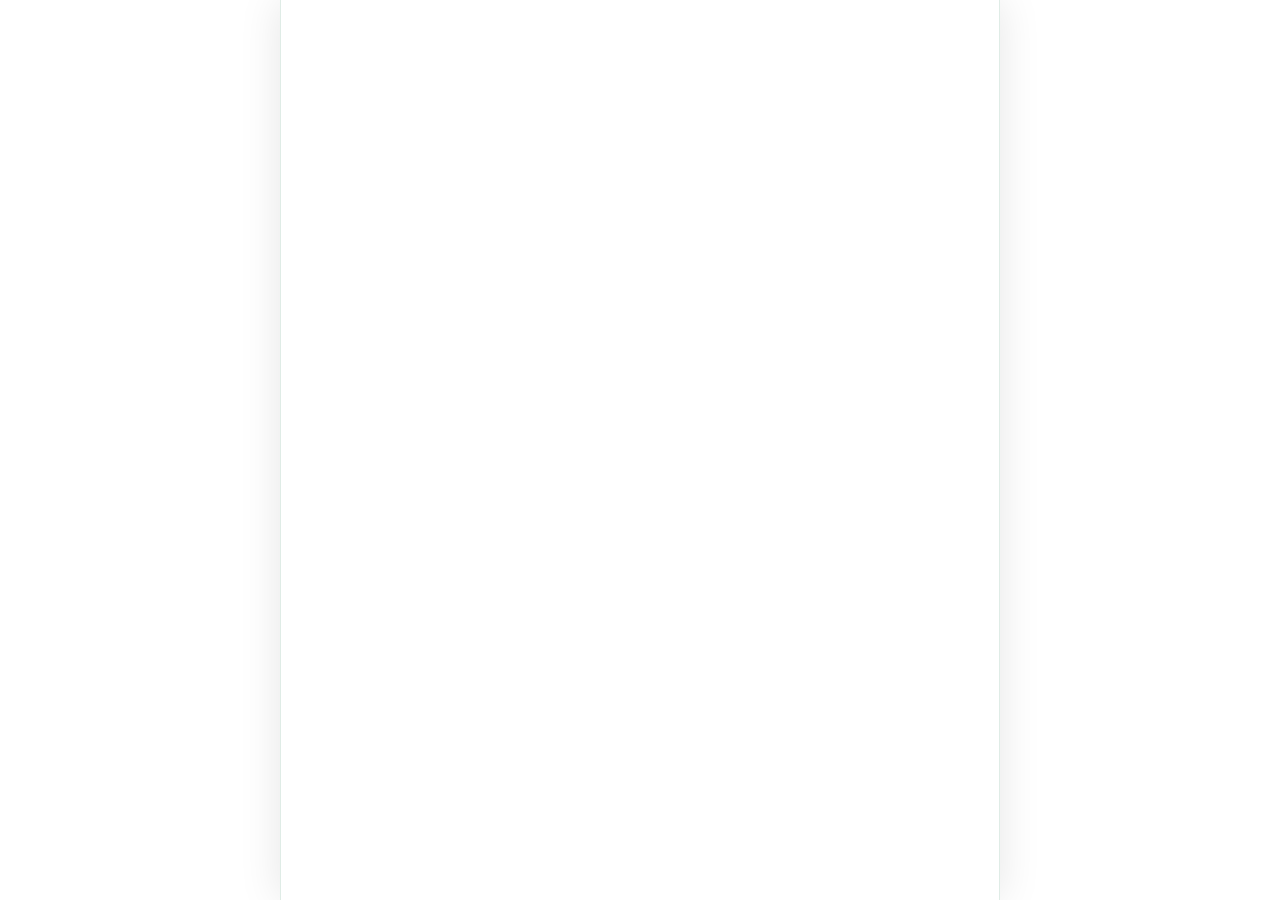
==== index.html @ d58e2130 "Add files via upload" ====
<!doctype html>
<html lang="en">
  <head>
    <meta charset="UTF-8" />
    <link rel="icon" type="image/svg+xml" href="/vite.svg" />
    <meta name="viewport" content="width=device-width, initial-scale=1.0" />
    <meta http-equiv="Cache-Control" content="no-cache, no-store, must-revalidate" />
    <meta http-equiv="Pragma" content="no-cache" />
    <meta http-equiv="Expires" content="0" />
    <meta name="theme-color" content="#10b981" />
    <meta name="description" content="Hire and work in Pi cryptocurrency. Find freelance jobs, pay and get paid in Pi." />
    <meta name="keywords" content="Pi Network, freelance, jobs, cryptocurrency, hire, work" />
    <meta name="author" content="Work Pro" />
    <meta name="apple-mobile-web-app-capable" content="yes" />
    <meta name="apple-mobile-web-app-status-bar-style" content="black-translucent" />
    <meta name="apple-mobile-web-app-title" content="Work Pro" />
    
    <!-- Open Graph -->
    <meta property="og:title" content="Work Pro - Freelance on Pi" />
    <meta property="og:description" content="Hire and work in Pi cryptocurrency." />
    <meta property="og:type" content="website" />
    <meta property="og:url" content="https://workpro.onrender.com" />
    
    <!-- Twitter -->
    <meta name="twitter:card" content="summary" />
    <meta name="twitter:title" content="Work Pro - Freelance on Pi" />
    <meta name="twitter:description" content="Hire and work in Pi cryptocurrency." />
    
    <link rel="manifest" href="/manifest.json" />
    <link rel="apple-touch-icon" href="/vite.svg" />
    <title>Work Pro - Freelance on Pi</title>
    <script>window.WORKPRO_VERSION='v20';</script>
    <script>
      // One-time cache clear for v20 upgrade
      (function() {
        try {
          var cleared = localStorage.getItem('workpro_v20_cleared');
          if (!cleared) {
            localStorage.setItem('workpro_v20_cleared', '1');
            if ('caches' in window) {
              caches.keys().then(function(names) {
                return Promise.all(names.map(function(n) { return caches.delete(n); }));
              });
            }
            if ('serviceWorker' in navigator) {
              navigator.serviceWorker.getRegistrations().then(function(regs) {
                for (var reg of regs) reg.unregister();
              });
            }
            localStorage.removeItem('workpro_user');
            localStorage.removeItem('workpro_connects');
          }
        } catch(e) {}
      })();
    </script>
    <script src="https://sdk.minepi.com/pi-sdk.js"></script>
    <script>
      // Pi SDK init with Promise — guarantees initialization before any other method
      window._piInitPromise = new Promise(function(resolve, reject) {
        var attempts = 0;
        var maxAttempts = 25;
        var interval = 300;
        
        function tryInit() {
          attempts++;
          if (typeof window.Pi !== 'undefined' && typeof window.Pi.init === 'function') {
            try {
              // Check if already initialized
              if (window.Pi.initialized) {
                resolve(true);
                return;
              }
              window.Pi.init({ version: "2.0" });
              resolve(true);
            } catch (e) {
              reject(e);
            }
            return;
          }
          if (attempts < maxAttempts) {
            setTimeout(tryInit, interval);
          } else {
            resolve(false); // Resolve false, not reject — app continues without Pi
          }
        }
        
        // Wait for DOM ready
        if (document.readyState === 'complete' || document.readyState === 'interactive') {
          tryInit();
        } else {
          document.addEventListener('DOMContentLoaded', tryInit);
        }
      });
    </script>
    <script type="module" crossorigin src="/assets/index-CUm_ctej.js"></script>
    <link rel="stylesheet" crossorigin href="/assets/index-Dwz60DSC.css">
  </head>
  <body>
    <div id="root"></div>
  </body>
</html>
---- assets/index-Dwz60DSC.css ----
*,:before,:after{--tw-border-spacing-x: 0;--tw-border-spacing-y: 0;--tw-translate-x: 0;--tw-translate-y: 0;--tw-rotate: 0;--tw-skew-x: 0;--tw-skew-y: 0;--tw-scale-x: 1;--tw-scale-y: 1;--tw-pan-x: ;--tw-pan-y: ;--tw-pinch-zoom: ;--tw-scroll-snap-strictness: proximity;--tw-gradient-from-position: ;--tw-gradient-via-position: ;--tw-gradient-to-position: ;--tw-ordinal: ;--tw-slashed-zero: ;--tw-numeric-figure: ;--tw-numeric-spacing: ;--tw-numeric-fraction: ;--tw-ring-inset: ;--tw-ring-offset-width: 0px;--tw-ring-offset-color: #fff;--tw-ring-color: rgb(59 130 246 / .5);--tw-ring-offset-shadow: 0 0 #0000;--tw-ring-shadow: 0 0 #0000;--tw-shadow: 0 0 #0000;--tw-shadow-colored: 0 0 #0000;--tw-blur: ;--tw-brightness: ;--tw-contrast: ;--tw-grayscale: ;--tw-hue-rotate: ;--tw-invert: ;--tw-saturate: ;--tw-sepia: ;--tw-drop-shadow: ;--tw-backdrop-blur: ;--tw-backdrop-brightness: ;--tw-backdrop-contrast: ;--tw-backdrop-grayscale: ;--tw-backdrop-hue-rotate: ;--tw-backdrop-invert: ;--tw-backdrop-opacity: ;--tw-backdrop-saturate: ;--tw-backdrop-sepia: ;--tw-contain-size: ;--tw-contain-layout: ;--tw-contain-paint: ;--tw-contain-style: }::backdrop{--tw-border-spacing-x: 0;--tw-border-spacing-y: 0;--tw-translate-x: 0;--tw-translate-y: 0;--tw-rotate: 0;--tw-skew-x: 0;--tw-skew-y: 0;--tw-scale-x: 1;--tw-scale-y: 1;--tw-pan-x: ;--tw-pan-y: ;--tw-pinch-zoom: ;--tw-scroll-snap-strictness: proximity;--tw-gradient-from-position: ;--tw-gradient-via-position: ;--tw-gradient-to-position: ;--tw-ordinal: ;--tw-slashed-zero: ;--tw-numeric-figure: ;--tw-numeric-spacing: ;--tw-numeric-fraction: ;--tw-ring-inset: ;--tw-ring-offset-width: 0px;--tw-ring-offset-color: #fff;--tw-ring-color: rgb(59 130 246 / .5);--tw-ring-offset-shadow: 0 0 #0000;--tw-ring-shadow: 0 0 #0000;--tw-shadow: 0 0 #0000;--tw-shadow-colored: 0 0 #0000;--tw-blur: ;--tw-brightness: ;--tw-contrast: ;--tw-grayscale: ;--tw-hue-rotate: ;--tw-invert: ;--tw-saturate: ;--tw-sepia: ;--tw-drop-shadow: ;--tw-backdrop-blur: ;--tw-backdrop-brightness: ;--tw-backdrop-contrast: ;--tw-backdrop-grayscale: ;--tw-backdrop-hue-rotate: ;--tw-backdrop-invert: ;--tw-backdrop-opacity: ;--tw-backdrop-saturate: ;--tw-backdrop-sepia: ;--tw-contain-size: ;--tw-contain-layout: ;--tw-contain-paint: ;--tw-contain-style: }*,:before,:after{box-sizing:border-box;border-width:0;border-style:solid;border-color:#e5e7eb}:before,:after{--tw-content: ""}html,:host{line-height:1.5;-webkit-text-size-adjust:100%;-moz-tab-size:4;-o-tab-size:4;tab-size:4;font-family:ui-sans-serif,system-ui,sans-serif,"Apple Color Emoji","Segoe UI Emoji",Segoe UI Symbol,"Noto Color Emoji";font-feature-settings:normal;font-variation-settings:normal;-webkit-tap-highlight-color:transparent}body{margin:0;line-height:inherit}hr{height:0;color:inherit;border-top-width:1px}abbr:where([title]){-webkit-text-decoration:underline dotted;text-decoration:underline dotted}h1,h2,h3,h4,h5,h6{font-size:inherit;font-weight:inherit}a{color:inherit;text-decoration:inherit}b,strong{font-weight:bolder}code,kbd,samp,pre{font-family:ui-monospace,SFMono-Regular,Menlo,Monaco,Consolas,Liberation Mono,Courier New,monospace;font-feature-settings:normal;font-variation-settings:normal;font-size:1em}small{font-size:80%}sub,sup{font-size:75%;line-height:0;position:relative;vertical-align:baseline}sub{bottom:-.25em}sup{top:-.5em}table{text-indent:0;border-color:inherit;border-collapse:collapse}button,input,optgroup,select,textarea{font-family:inherit;font-feature-settings:inherit;font-variation-settings:inherit;font-size:100%;font-weight:inherit;line-height:inherit;letter-spacing:inherit;color:inherit;margin:0;padding:0}button,select{text-transform:none}button,input:where([type=button]),input:where([type=reset]),input:where([type=submit]){-webkit-appearance:button;background-color:transparent;background-image:none}:-moz-focusring{outline:auto}:-moz-ui-invalid{box-shadow:none}progress{vertical-align:baseline}::-webkit-inner-spin-button,::-webkit-outer-spin-button{height:auto}[type=search]{-webkit-appearance:textfield;outline-offset:-2px}::-webkit-search-decoration{-webkit-appearance:none}::-webkit-file-upload-button{-webkit-appearance:button;font:inherit}summary{display:list-item}blockquote,dl,dd,h1,h2,h3,h4,h5,h6,hr,figure,p,pre{margin:0}fieldset{margin:0;padding:0}legend{padding:0}ol,ul,menu{list-style:none;margin:0;padding:0}dialog{padding:0}textarea{resize:vertical}input::-moz-placeholder,textarea::-moz-placeholder{opacity:1;color:#9ca3af}input::placeholder,textarea::placeholder{opacity:1;color:#9ca3af}button,[role=button]{cursor:pointer}:disabled{cursor:default}img,svg,video,canvas,audio,iframe,embed,object{display:block;vertical-align:middle}img,video{max-width:100%;height:auto}[hidden]:where(:not([hidden=until-found])){display:none}:root{--pi-primary: #10B981;--pi-primary-dark: #059669;--pi-primary-light: #34D399;--pi-accent: #F59E0B;--pi-success: #10B981;--pi-danger: #EF4444;--pi-warning: #F59E0B;--pi-info: #3B82F6;--background: 0 0% 100%;--foreground: 160 30% 10%;--card: 0 0% 100%;--card-foreground: 160 30% 10%;--popover: 0 0% 100%;--popover-foreground: 160 30% 10%;--primary: 160 84% 39%;--primary-foreground: 0 0% 100%;--secondary: 150 30% 96%;--secondary-foreground: 160 30% 10%;--muted: 150 30% 96%;--muted-foreground: 160 15% 45%;--accent: 150 30% 96%;--accent-foreground: 160 30% 10%;--destructive: 0 84% 60%;--destructive-foreground: 0 0% 100%;--border: 150 25% 90%;--input: 150 25% 90%;--ring: 160 84% 39%;--radius: .75rem}.dark{--background: 160 40% 7%;--foreground: 150 40% 95%;--card: 160 35% 10%;--card-foreground: 150 40% 95%;--popover: 160 40% 7%;--popover-foreground: 150 40% 95%;--primary: 160 84% 45%;--primary-foreground: 0 0% 100%;--secondary: 160 30% 16%;--secondary-foreground: 150 40% 95%;--muted: 160 30% 16%;--muted-foreground: 150 20% 60%;--accent: 160 30% 16%;--accent-foreground: 150 40% 95%;--destructive: 0 63% 31%;--destructive-foreground: 150 40% 95%;--border: 160 25% 18%;--input: 160 25% 18%;--ring: 160 84% 45%}*{border-color:hsl(var(--border))}html{scroll-behavior:smooth;-webkit-tap-highlight-color:transparent}body{background-color:hsl(var(--background));color:hsl(var(--foreground));-webkit-font-smoothing:antialiased;-moz-osx-font-smoothing:grayscale;font-family:-apple-system,BlinkMacSystemFont,Segoe UI,Roboto,Helvetica Neue,Arial,sans-serif;overscroll-behavior-y:none}#root{max-width:480px;margin:0 auto;min-height:100vh;position:relative;background:hsl(var(--background));box-shadow:0 0 40px #0000001a}@media(min-width:640px){#root{max-width:520px}}@media(min-width:768px){#root{max-width:640px}}@media(min-width:1024px){#root{max-width:720px}}@media(min-width:481px){#root{border-left:1px solid hsl(var(--border));border-right:1px solid hsl(var(--border))}}.container{width:100%}@media(min-width:640px){.container{max-width:640px}}@media(min-width:768px){.container{max-width:768px}}@media(min-width:1024px){.container{max-width:1024px}}@media(min-width:1280px){.container{max-width:1280px}}@media(min-width:1536px){.container{max-width:1536px}}.glass{background:hsl(var(--background) / .85);backdrop-filter:blur(20px);-webkit-backdrop-filter:blur(20px)}.dark .glass{background:hsl(var(--background) / .8)}.card-hover{transition-property:all;transition-timing-function:cubic-bezier(.4,0,.2,1);transition-duration:.3s;transition-timing-function:cubic-bezier(0,0,.2,1);animation-duration:.3s;animation-timing-function:cubic-bezier(0,0,.2,1)}.card-hover:hover{transform:translateY(-2px);box-shadow:0 8px 30px #0000001f}.dark .card-hover:hover{box-shadow:0 8px 30px #0000004d}.btn-pi{background-image:linear-gradient(to right,var(--tw-gradient-stops));--tw-gradient-from: #059669 var(--tw-gradient-from-position);--tw-gradient-to: rgb(5 150 105 / 0) var(--tw-gradient-to-position);--tw-gradient-stops: var(--tw-gradient-from), var(--tw-gradient-to);--tw-gradient-to: #10b981 var(--tw-gradient-to-position);font-weight:600;--tw-text-opacity: 1;color:rgb(255 255 255 / var(--tw-text-opacity, 1));--tw-shadow: 0 10px 15px -3px rgb(0 0 0 / .1), 0 4px 6px -4px rgb(0 0 0 / .1);--tw-shadow-colored: 0 10px 15px -3px var(--tw-shadow-color), 0 4px 6px -4px var(--tw-shadow-color);box-shadow:var(--tw-ring-offset-shadow, 0 0 #0000),var(--tw-ring-shadow, 0 0 #0000),var(--tw-shadow);--tw-shadow-color: rgb(16 185 129 / .3);--tw-shadow: var(--tw-shadow-colored);transition:all .2s ease}.btn-pi:hover{--tw-shadow: 0 20px 25px -5px rgb(0 0 0 / .1), 0 8px 10px -6px rgb(0 0 0 / .1);--tw-shadow-colored: 0 20px 25px -5px var(--tw-shadow-color), 0 8px 10px -6px var(--tw-shadow-color);box-shadow:var(--tw-ring-offset-shadow, 0 0 #0000),var(--tw-ring-shadow, 0 0 #0000),var(--tw-shadow);--tw-shadow-color: rgb(16 185 129 / .4);--tw-shadow: var(--tw-shadow-colored);transform:translateY(-1px)}.btn-pi:active{transform:scale(.97)}.animate-fade-in{animation:fadeIn .4s ease-out}.skeleton{background:linear-gradient(90deg,hsl(var(--muted)),hsl(var(--border)),hsl(var(--muted)));background-size:200% 100%;animation:shimmer 1.5s infinite;border-radius:calc(var(--radius) - 4px)}.sr-only{position:absolute;width:1px;height:1px;padding:0;margin:-1px;overflow:hidden;clip:rect(0,0,0,0);white-space:nowrap;border-width:0}.pointer-events-none{pointer-events:none}.pointer-events-auto{pointer-events:auto}.visible{visibility:visible}.invisible{visibility:hidden}.static{position:static}.fixed{position:fixed}.absolute{position:absolute}.relative{position:relative}.sticky{position:sticky}.inset-0{inset:0}.inset-x-0{left:0;right:0}.inset-y-0{top:0;bottom:0}.-bottom-0\.5{bottom:-.125rem}.-bottom-12{bottom:-3rem}.-left-12{left:-3rem}.-right-12{right:-3rem}.-top-12{top:-3rem}.bottom-0{bottom:0}.bottom-20{bottom:5rem}.bottom-32{bottom:8rem}.left-0{left:0}.left-0\.5{left:.125rem}.left-1\/2{left:50%}.left-2{left:.5rem}.left-3{left:.75rem}.left-4{left:1rem}.left-\[50\%\]{left:50%}.right-0{right:0}.right-0\.5{right:.125rem}.right-1{right:.25rem}.right-2{right:.5rem}.right-3{right:.75rem}.right-4{right:1rem}.top-0{top:0}.top-0\.5{top:.125rem}.top-1{top:.25rem}.top-1\.5{top:.375rem}.top-1\/2{top:50%}.top-12{top:3rem}.top-14{top:3.5rem}.top-3{top:.75rem}.top-3\.5{top:.875rem}.top-4{top:1rem}.top-\[1px\]{top:1px}.top-\[50\%\]{top:50%}.top-\[60\%\]{top:60%}.top-full{top:100%}.isolate{isolation:isolate}.z-10{z-index:10}.z-20{z-index:20}.z-40{z-index:40}.z-50{z-index:50}.z-\[100\]{z-index:100}.z-\[1\]{z-index:1}.z-\[60\]{z-index:60}.z-\[70\]{z-index:70}.order-first{order:-9999}.order-last{order:9999}.col-span-2{grid-column:span 2 / span 2}.col-start-2{grid-column-start:2}.row-span-2{grid-row:span 2 / span 2}.row-start-1{grid-row-start:1}.\!m-0{margin:0!important}.-mx-1{margin-left:-.25rem;margin-right:-.25rem}.-my-2{margin-top:-.5rem;margin-bottom:-.5rem}.mx-2{margin-left:.5rem;margin-right:.5rem}.mx-3\.5{margin-left:.875rem;margin-right:.875rem}.mx-auto{margin-left:auto;margin-right:auto}.my-0{margin-top:0;margin-bottom:0}.my-0\.5{margin-top:.125rem;margin-bottom:.125rem}.my-1{margin-top:.25rem;margin-bottom:.25rem}.my-1\.5{margin-top:.375rem;margin-bottom:.375rem}.-ml-2{margin-left:-.5rem}.-ml-4{margin-left:-1rem}.-mt-4{margin-top:-1rem}.mb-0\.5{margin-bottom:.125rem}.mb-1{margin-bottom:.25rem}.mb-1\.5{margin-bottom:.375rem}.mb-2{margin-bottom:.5rem}.mb-3{margin-bottom:.75rem}.mb-4{margin-bottom:1rem}.mb-6{margin-bottom:1.5rem}.mb-8{margin-bottom:2rem}.ml-1{margin-left:.25rem}.ml-2{margin-left:.5rem}.ml-4{margin-left:1rem}.ml-auto{margin-left:auto}.mr-1{margin-right:.25rem}.mr-2{margin-right:.5rem}.mt-0\.5{margin-top:.125rem}.mt-1{margin-top:.25rem}.mt-1\.5{margin-top:.375rem}.mt-2{margin-top:.5rem}.mt-3{margin-top:.75rem}.mt-4{margin-top:1rem}.mt-6{margin-top:1.5rem}.mt-auto{margin-top:auto}.line-clamp-1{overflow:hidden;display:-webkit-box;-webkit-box-orient:vertical;-webkit-line-clamp:1}.line-clamp-2{overflow:hidden;display:-webkit-box;-webkit-box-orient:vertical;-webkit-line-clamp:2}.line-clamp-3{overflow:hidden;display:-webkit-box;-webkit-box-orient:vertical;-webkit-line-clamp:3}.block{display:block}.inline-block{display:inline-block}.flex{display:flex}.inline-flex{display:inline-flex}.table{display:table}.table-caption{display:table-caption}.table-cell{display:table-cell}.table-row{display:table-row}.grid{display:grid}.hidden{display:none}.aspect-square{aspect-ratio:1 / 1}.aspect-video{aspect-ratio:16 / 9}.size-10{width:2.5rem;height:2.5rem}.size-2{width:.5rem;height:.5rem}.size-2\.5{width:.625rem;height:.625rem}.size-3{width:.75rem;height:.75rem}.size-3\.5{width:.875rem;height:.875rem}.size-4{width:1rem;height:1rem}.size-6{width:1.5rem;height:1.5rem}.size-7{width:1.75rem;height:1.75rem}.size-8{width:2rem;height:2rem}.size-9{width:2.25rem;height:2.25rem}.size-auto{width:auto;height:auto}.size-full{width:100%;height:100%}.h-0\.5{height:.125rem}.h-1{height:.25rem}.h-1\.5{height:.375rem}.h-10{height:2.5rem}.h-12{height:3rem}.h-14{height:3.5rem}.h-16{height:4rem}.h-2{height:.5rem}.h-2\.5{height:.625rem}.h-20{height:5rem}.h-24{height:6rem}.h-3{height:.75rem}.h-3\.5{height:.875rem}.h-32{height:8rem}.h-4{height:1rem}.h-5{height:1.25rem}.h-6{height:1.5rem}.h-7{height:1.75rem}.h-8{height:2rem}.h-9{height:2.25rem}.h-\[1\.15rem\]{height:1.15rem}.h-\[calc\(100\%-1px\)\]{height:calc(100% - 1px)}.h-\[var\(--radix-navigation-menu-viewport-height\)\]{height:var(--radix-navigation-menu-viewport-height)}.h-\[var\(--radix-select-trigger-height\)\]{height:var(--radix-select-trigger-height)}.h-auto{height:auto}.h-full{height:100%}.h-px{height:1px}.h-svh{height:100svh}.max-h-32{max-height:8rem}.max-h-48{max-height:12rem}.max-h-\[300px\]{max-height:300px}.max-h-\[320px\]{max-height:320px}.max-h-\[80vh\]{max-height:80vh}.max-h-\[85vh\]{max-height:85vh}.min-h-0{min-height:0px}.min-h-16{min-height:4rem}.min-h-4{min-height:1rem}.min-h-\[120px\]{min-height:120px}.min-h-screen{min-height:100vh}.min-h-svh{min-height:100svh}.w-0{width:0px}.w-1{width:.25rem}.w-1\.5{width:.375rem}.w-1\/2{width:50%}.w-10{width:2.5rem}.w-12{width:3rem}.w-14{width:3.5rem}.w-16{width:4rem}.w-2{width:.5rem}.w-2\.5{width:.625rem}.w-20{width:5rem}.w-24{width:6rem}.w-3{width:.75rem}.w-3\.5{width:.875rem}.w-3\/4{width:75%}.w-32{width:8rem}.w-4{width:1rem}.w-48{width:12rem}.w-5{width:1.25rem}.w-6{width:1.5rem}.w-64{width:16rem}.w-72{width:18rem}.w-8{width:2rem}.w-80{width:20rem}.w-9{width:2.25rem}.w-\[100px\]{width:100px}.w-auto{width:auto}.w-fit{width:-moz-fit-content;width:fit-content}.w-full{width:100%}.w-max{width:-moz-max-content;width:max-content}.w-px{width:1px}.min-w-0{min-width:0px}.min-w-10{min-width:2.5rem}.min-w-5{min-width:1.25rem}.min-w-8{min-width:2rem}.min-w-9{min-width:2.25rem}.min-w-\[100px\]{min-width:100px}.min-w-\[12rem\]{min-width:12rem}.min-w-\[80px\]{min-width:80px}.min-w-\[8rem\]{min-width:8rem}.min-w-\[var\(--radix-select-trigger-width\)\]{min-width:var(--radix-select-trigger-width)}.max-w-\[150px\]{max-width:150px}.max-w-\[480px\]{max-width:480px}.max-w-\[70\%\]{max-width:70%}.max-w-\[720px\]{max-width:720px}.max-w-\[75\%\]{max-width:75%}.max-w-\[80\%\]{max-width:80%}.max-w-\[80px\]{max-width:80px}.max-w-\[calc\(100\%-2rem\)\]{max-width:calc(100% - 2rem)}.max-w-max{max-width:-moz-max-content;max-width:max-content}.max-w-sm{max-width:24rem}.max-w-xs{max-width:20rem}.flex-1{flex:1 1 0%}.shrink-0{flex-shrink:0}.grow{flex-grow:1}.grow-0{flex-grow:0}.basis-full{flex-basis:100%}.caption-bottom{caption-side:bottom}.border-collapse{border-collapse:collapse}.-translate-x-1\/2{--tw-translate-x: -50%;transform:translate(var(--tw-translate-x),var(--tw-translate-y)) rotate(var(--tw-rotate)) skew(var(--tw-skew-x)) skewY(var(--tw-skew-y)) scaleX(var(--tw-scale-x)) scaleY(var(--tw-scale-y))}.-translate-x-full{--tw-translate-x: -100%;transform:translate(var(--tw-translate-x),var(--tw-translate-y)) rotate(var(--tw-rotate)) skew(var(--tw-skew-x)) skewY(var(--tw-skew-y)) scaleX(var(--tw-scale-x)) scaleY(var(--tw-scale-y))}.-translate-x-px{--tw-translate-x: -1px;transform:translate(var(--tw-translate-x),var(--tw-translate-y)) rotate(var(--tw-rotate)) skew(var(--tw-skew-x)) skewY(var(--tw-skew-y)) scaleX(var(--tw-scale-x)) scaleY(var(--tw-scale-y))}.-translate-y-1\/2{--tw-translate-y: -50%;transform:translate(var(--tw-translate-x),var(--tw-translate-y)) rotate(var(--tw-rotate)) skew(var(--tw-skew-x)) skewY(var(--tw-skew-y)) scaleX(var(--tw-scale-x)) scaleY(var(--tw-scale-y))}.translate-x-1{--tw-translate-x: .25rem;transform:translate(var(--tw-translate-x),var(--tw-translate-y)) rotate(var(--tw-rotate)) skew(var(--tw-skew-x)) skewY(var(--tw-skew-y)) scaleX(var(--tw-scale-x)) scaleY(var(--tw-scale-y))}.translate-x-6{--tw-translate-x: 1.5rem;transform:translate(var(--tw-translate-x),var(--tw-translate-y)) rotate(var(--tw-rotate)) skew(var(--tw-skew-x)) skewY(var(--tw-skew-y)) scaleX(var(--tw-scale-x)) scaleY(var(--tw-scale-y))}.translate-x-\[-50\%\]{--tw-translate-x: -50%;transform:translate(var(--tw-translate-x),var(--tw-translate-y)) rotate(var(--tw-rotate)) skew(var(--tw-skew-x)) skewY(var(--tw-skew-y)) scaleX(var(--tw-scale-x)) scaleY(var(--tw-scale-y))}.translate-x-px{--tw-translate-x: 1px;transform:translate(var(--tw-translate-x),var(--tw-translate-y)) rotate(var(--tw-rotate)) skew(var(--tw-skew-x)) skewY(var(--tw-skew-y)) scaleX(var(--tw-scale-x)) scaleY(var(--tw-scale-y))}.translate-y-0\.5{--tw-translate-y: .125rem;transform:translate(var(--tw-translate-x),var(--tw-translate-y)) rotate(var(--tw-rotate)) skew(var(--tw-skew-x)) skewY(var(--tw-skew-y)) scaleX(var(--tw-scale-x)) scaleY(var(--tw-scale-y))}.translate-y-\[-50\%\]{--tw-translate-y: -50%;transform:translate(var(--tw-translate-x),var(--tw-translate-y)) rotate(var(--tw-rotate)) skew(var(--tw-skew-x)) skewY(var(--tw-skew-y)) scaleX(var(--tw-scale-x)) scaleY(var(--tw-scale-y))}.translate-y-\[calc\(-50\%_-_2px\)\]{--tw-translate-y: calc(-50% - 2px) ;transform:translate(var(--tw-translate-x),var(--tw-translate-y)) rotate(var(--tw-rotate)) skew(var(--tw-skew-x)) skewY(var(--tw-skew-y)) scaleX(var(--tw-scale-x)) scaleY(var(--tw-scale-y))}.rotate-45{--tw-rotate: 45deg;transform:translate(var(--tw-translate-x),var(--tw-translate-y)) rotate(var(--tw-rotate)) skew(var(--tw-skew-x)) skewY(var(--tw-skew-y)) scaleX(var(--tw-scale-x)) scaleY(var(--tw-scale-y))}.rotate-90{--tw-rotate: 90deg;transform:translate(var(--tw-translate-x),var(--tw-translate-y)) rotate(var(--tw-rotate)) skew(var(--tw-skew-x)) skewY(var(--tw-skew-y)) scaleX(var(--tw-scale-x)) scaleY(var(--tw-scale-y))}.transform{transform:translate(var(--tw-translate-x),var(--tw-translate-y)) rotate(var(--tw-rotate)) skew(var(--tw-skew-x)) skewY(var(--tw-skew-y)) scaleX(var(--tw-scale-x)) scaleY(var(--tw-scale-y))}@keyframes bounce{0%,to{transform:translateY(-25%);animation-timing-function:cubic-bezier(.8,0,1,1)}50%{transform:none;animation-timing-function:cubic-bezier(0,0,.2,1)}}.animate-bounce{animation:bounce 1s infinite}@keyframes caret-blink{0%,70%,to{opacity:1}20%,50%{opacity:0}}.animate-caret-blink{animation:caret-blink 1.25s ease-out infinite}@keyframes pulse{50%{opacity:.5}}.animate-pulse{animation:pulse 2s cubic-bezier(.4,0,.6,1) infinite}@keyframes spin{to{transform:rotate(360deg)}}.animate-spin{animation:spin 1s linear infinite}.cursor-default{cursor:default}.cursor-pointer{cursor:pointer}.cursor-text{cursor:text}.touch-none{touch-action:none}.select-none{-webkit-user-select:none;-moz-user-select:none;user-select:none}.resize-none{resize:none}.scroll-my-1{scroll-margin-top:.25rem;scroll-margin-bottom:.25rem}.scroll-py-1{scroll-padding-top:.25rem;scroll-padding-bottom:.25rem}.list-disc{list-style-type:disc}.list-none{list-style-type:none}.auto-rows-min{grid-auto-rows:min-content}.grid-cols-2{grid-template-columns:repeat(2,minmax(0,1fr))}.grid-cols-3{grid-template-columns:repeat(3,minmax(0,1fr))}.grid-cols-\[0_1fr\]{grid-template-columns:0 1fr}.grid-rows-\[auto_auto\]{grid-template-rows:auto auto}.flex-row{flex-direction:row}.flex-col{flex-direction:column}.flex-col-reverse{flex-direction:column-reverse}.flex-wrap{flex-wrap:wrap}.place-content-center{place-content:center}.items-start{align-items:flex-start}.items-end{align-items:flex-end}.items-center{align-items:center}.items-stretch{align-items:stretch}.justify-start{justify-content:flex-start}.justify-end{justify-content:flex-end}.justify-center{justify-content:center}.justify-between{justify-content:space-between}.justify-around{justify-content:space-around}.justify-items-start{justify-items:start}.gap-0\.5{gap:.125rem}.gap-1{gap:.25rem}.gap-1\.5{gap:.375rem}.gap-2{gap:.5rem}.gap-2\.5{gap:.625rem}.gap-3{gap:.75rem}.gap-4{gap:1rem}.gap-6{gap:1.5rem}.gap-7{gap:1.75rem}.gap-\[--spacing\(var\(--gap\)\)\]{gap:var(--spacing(var(--gap)))}.gap-y-0\.5{row-gap:.125rem}.space-y-0\.5>:not([hidden])~:not([hidden]){--tw-space-y-reverse: 0;margin-top:calc(.125rem * calc(1 - var(--tw-space-y-reverse)));margin-bottom:calc(.125rem * var(--tw-space-y-reverse))}.space-y-2>:not([hidden])~:not([hidden]){--tw-space-y-reverse: 0;margin-top:calc(.5rem * calc(1 - var(--tw-space-y-reverse)));margin-bottom:calc(.5rem * var(--tw-space-y-reverse))}.space-y-3>:not([hidden])~:not([hidden]){--tw-space-y-reverse: 0;margin-top:calc(.75rem * calc(1 - var(--tw-space-y-reverse)));margin-bottom:calc(.75rem * var(--tw-space-y-reverse))}.space-y-4>:not([hidden])~:not([hidden]){--tw-space-y-reverse: 0;margin-top:calc(1rem * calc(1 - var(--tw-space-y-reverse)));margin-bottom:calc(1rem * var(--tw-space-y-reverse))}.self-start{align-self:flex-start}.self-center{align-self:center}.self-stretch{align-self:stretch}.justify-self-end{justify-self:end}.overflow-auto{overflow:auto}.overflow-hidden{overflow:hidden}.overflow-x-auto{overflow-x:auto}.overflow-y-auto{overflow-y:auto}.overflow-x-hidden{overflow-x:hidden}.truncate{overflow:hidden;text-overflow:ellipsis;white-space:nowrap}.whitespace-nowrap{white-space:nowrap}.text-balance{text-wrap:balance}.break-words{overflow-wrap:break-word}.rounded{border-radius:.25rem}.rounded-2xl{border-radius:1rem}.rounded-\[2px\]{border-radius:2px}.rounded-\[4px\]{border-radius:4px}.rounded-\[calc\(var\(--radius\)-5px\)\]{border-radius:calc(var(--radius) - 5px)}.rounded-\[inherit\]{border-radius:inherit}.rounded-full{border-radius:9999px}.rounded-lg{border-radius:var(--radius)}.rounded-md{border-radius:calc(var(--radius) - 2px)}.rounded-none{border-radius:0}.rounded-sm{border-radius:calc(var(--radius) - 4px)}.rounded-xl{border-radius:calc(var(--radius) + 4px)}.rounded-xs{border-radius:calc(var(--radius) - 6px)}.rounded-l-md{border-top-left-radius:calc(var(--radius) - 2px);border-bottom-left-radius:calc(var(--radius) - 2px)}.rounded-r-md{border-top-right-radius:calc(var(--radius) - 2px);border-bottom-right-radius:calc(var(--radius) - 2px)}.rounded-t-2xl{border-top-left-radius:1rem;border-top-right-radius:1rem}.rounded-bl-md{border-bottom-left-radius:calc(var(--radius) - 2px)}.rounded-br-md{border-bottom-right-radius:calc(var(--radius) - 2px)}.rounded-tl-sm{border-top-left-radius:calc(var(--radius) - 4px)}.border{border-width:1px}.border-0{border-width:0px}.border-2{border-width:2px}.border-4{border-width:4px}.border-\[1\.5px\]{border-width:1.5px}.border-y{border-top-width:1px;border-bottom-width:1px}.border-b{border-bottom-width:1px}.border-l{border-left-width:1px}.border-r{border-right-width:1px}.border-t{border-top-width:1px}.border-dashed{border-style:dashed}.border-border{border-color:hsl(var(--border))}.border-border\/50{border-color:hsl(var(--border) / .5)}.border-emerald-500{--tw-border-opacity: 1;border-color:rgb(16 185 129 / var(--tw-border-opacity, 1))}.border-emerald-500\/20{border-color:#10b98133}.border-emerald-500\/30{border-color:#10b9814d}.border-input{border-color:hsl(var(--input))}.border-primary{border-color:hsl(var(--primary))}.border-primary\/20{border-color:hsl(var(--primary) / .2)}.border-primary\/30{border-color:hsl(var(--primary) / .3)}.border-sidebar-border{border-color:hsl(var(--sidebar-border))}.border-transparent{border-color:transparent}.border-white\/20{border-color:#fff3}.border-l-transparent{border-left-color:transparent}.border-t-primary{border-top-color:hsl(var(--primary))}.border-t-transparent{border-top-color:transparent}.bg-accent{background-color:hsl(var(--accent))}.bg-amber-500{--tw-bg-opacity: 1;background-color:rgb(245 158 11 / var(--tw-bg-opacity, 1))}.bg-amber-500\/10{background-color:#f59e0b1a}.bg-amber-500\/20{background-color:#f59e0b33}.bg-background{background-color:hsl(var(--background))}.bg-background\/80{background-color:hsl(var(--background) / .8)}.bg-black\/30{background-color:#0000004d}.bg-black\/50{background-color:#00000080}.bg-black\/60{background-color:#0009}.bg-black\/80{background-color:#000c}.bg-blue-100{--tw-bg-opacity: 1;background-color:rgb(219 234 254 / var(--tw-bg-opacity, 1))}.bg-blue-500{--tw-bg-opacity: 1;background-color:rgb(59 130 246 / var(--tw-bg-opacity, 1))}.bg-blue-500\/10{background-color:#3b82f61a}.bg-border{background-color:hsl(var(--border))}.bg-card{background-color:hsl(var(--card))}.bg-card\/80{background-color:hsl(var(--card) / .8)}.bg-cyan-500{--tw-bg-opacity: 1;background-color:rgb(6 182 212 / var(--tw-bg-opacity, 1))}.bg-cyan-500\/10{background-color:#06b6d41a}.bg-destructive{--tw-bg-opacity: 1;background-color:hsl(var(--destructive) / var(--tw-bg-opacity, 1))}.bg-emerald-100{--tw-bg-opacity: 1;background-color:rgb(209 250 229 / var(--tw-bg-opacity, 1))}.bg-emerald-50\/50{background-color:#ecfdf580}.bg-emerald-500{--tw-bg-opacity: 1;background-color:rgb(16 185 129 / var(--tw-bg-opacity, 1))}.bg-emerald-500\/10{background-color:#10b9811a}.bg-emerald-500\/20{background-color:#10b98133}.bg-emerald-600{--tw-bg-opacity: 1;background-color:rgb(5 150 105 / var(--tw-bg-opacity, 1))}.bg-foreground{background-color:hsl(var(--foreground))}.bg-gray-100{--tw-bg-opacity: 1;background-color:rgb(243 244 246 / var(--tw-bg-opacity, 1))}.bg-gray-400{--tw-bg-opacity: 1;background-color:rgb(156 163 175 / var(--tw-bg-opacity, 1))}.bg-gray-500{--tw-bg-opacity: 1;background-color:rgb(107 114 128 / var(--tw-bg-opacity, 1))}.bg-gray-500\/10{background-color:#6b72801a}.bg-gray-500\/20{background-color:#6b728033}.bg-input{background-color:hsl(var(--input))}.bg-muted{background-color:hsl(var(--muted))}.bg-muted\/50{background-color:hsl(var(--muted) / .5)}.bg-orange-500{--tw-bg-opacity: 1;background-color:rgb(249 115 22 / var(--tw-bg-opacity, 1))}.bg-orange-500\/10{background-color:#f973161a}.bg-pink-500{--tw-bg-opacity: 1;background-color:rgb(236 72 153 / var(--tw-bg-opacity, 1))}.bg-pink-500\/10{background-color:#ec48991a}.bg-popover{background-color:hsl(var(--popover))}.bg-primary{background-color:hsl(var(--primary))}.bg-primary\/10{background-color:hsl(var(--primary) / .1)}.bg-primary\/20{background-color:hsl(var(--primary) / .2)}.bg-red-500{--tw-bg-opacity: 1;background-color:rgb(239 68 68 / var(--tw-bg-opacity, 1))}.bg-red-500\/10{background-color:#ef44441a}.bg-red-500\/20{background-color:#ef444433}.bg-secondary{background-color:hsl(var(--secondary))}.bg-sidebar{background-color:hsl(var(--sidebar-background))}.bg-sidebar-border{background-color:hsl(var(--sidebar-border))}.bg-teal-500{--tw-bg-opacity: 1;background-color:rgb(20 184 166 / var(--tw-bg-opacity, 1))}.bg-teal-500\/10{background-color:#14b8a61a}.bg-transparent{background-color:transparent}.bg-violet-500{--tw-bg-opacity: 1;background-color:rgb(139 92 246 / var(--tw-bg-opacity, 1))}.bg-violet-500\/10{background-color:#8b5cf61a}.bg-white{--tw-bg-opacity: 1;background-color:rgb(255 255 255 / var(--tw-bg-opacity, 1))}.bg-white\/20{background-color:#fff3}.bg-gradient-to-br{background-image:linear-gradient(to bottom right,var(--tw-gradient-stops))}.bg-gradient-to-r{background-image:linear-gradient(to right,var(--tw-gradient-stops))}.from-emerald-400{--tw-gradient-from: #34d399 var(--tw-gradient-from-position);--tw-gradient-to: rgb(52 211 153 / 0) var(--tw-gradient-to-position);--tw-gradient-stops: var(--tw-gradient-from), var(--tw-gradient-to)}.from-emerald-500{--tw-gradient-from: #10b981 var(--tw-gradient-from-position);--tw-gradient-to: rgb(16 185 129 / 0) var(--tw-gradient-to-position);--tw-gradient-stops: var(--tw-gradient-from), var(--tw-gradient-to)}.from-emerald-500\/20{--tw-gradient-from: rgb(16 185 129 / .2) var(--tw-gradient-from-position);--tw-gradient-to: rgb(16 185 129 / 0) var(--tw-gradient-to-position);--tw-gradient-stops: var(--tw-gradient-from), var(--tw-gradient-to)}.from-emerald-600{--tw-gradient-from: #059669 var(--tw-gradient-from-position);--tw-gradient-to: rgb(5 150 105 / 0) var(--tw-gradient-to-position);--tw-gradient-stops: var(--tw-gradient-from), var(--tw-gradient-to)}.from-transparent{--tw-gradient-from: transparent var(--tw-gradient-from-position);--tw-gradient-to: rgb(0 0 0 / 0) var(--tw-gradient-to-position);--tw-gradient-stops: var(--tw-gradient-from), var(--tw-gradient-to)}.from-violet-400{--tw-gradient-from: #a78bfa var(--tw-gradient-from-position);--tw-gradient-to: rgb(167 139 250 / 0) var(--tw-gradient-to-position);--tw-gradient-stops: var(--tw-gradient-from), var(--tw-gradient-to)}.from-white{--tw-gradient-from: #fff var(--tw-gradient-from-position);--tw-gradient-to: rgb(255 255 255 / 0) var(--tw-gradient-to-position);--tw-gradient-stops: var(--tw-gradient-from), var(--tw-gradient-to)}.via-teal-500{--tw-gradient-to: rgb(20 184 166 / 0) var(--tw-gradient-to-position);--tw-gradient-stops: var(--tw-gradient-from), #14b8a6 var(--tw-gradient-via-position), var(--tw-gradient-to)}.via-white\/10{--tw-gradient-to: rgb(255 255 255 / 0) var(--tw-gradient-to-position);--tw-gradient-stops: var(--tw-gradient-from), rgb(255 255 255 / .1) var(--tw-gradient-via-position), var(--tw-gradient-to)}.to-emerald-200{--tw-gradient-to: #a7f3d0 var(--tw-gradient-to-position)}.to-emerald-600{--tw-gradient-to: #059669 var(--tw-gradient-to-position)}.to-purple-500{--tw-gradient-to: #a855f7 var(--tw-gradient-to-position)}.to-teal-500{--tw-gradient-to: #14b8a6 var(--tw-gradient-to-position)}.to-teal-500\/20{--tw-gradient-to: rgb(20 184 166 / .2) var(--tw-gradient-to-position)}.to-teal-600{--tw-gradient-to: #0d9488 var(--tw-gradient-to-position)}.to-transparent{--tw-gradient-to: transparent var(--tw-gradient-to-position)}.bg-clip-text{-webkit-background-clip:text;background-clip:text}.fill-current{fill:currentColor}.fill-foreground{fill:hsl(var(--foreground))}.fill-primary{fill:hsl(var(--primary))}.object-cover{-o-object-fit:cover;object-fit:cover}.p-0{padding:0}.p-1{padding:.25rem}.p-1\.5{padding:.375rem}.p-2{padding:.5rem}.p-2\.5{padding:.625rem}.p-3{padding:.75rem}.p-4{padding:1rem}.p-5{padding:1.25rem}.p-6{padding:1.5rem}.p-\[3px\]{padding:3px}.p-px{padding:1px}.px-1{padding-left:.25rem;padding-right:.25rem}.px-1\.5{padding-left:.375rem;padding-right:.375rem}.px-2{padding-left:.5rem;padding-right:.5rem}.px-2\.5{padding-left:.625rem;padding-right:.625rem}.px-3{padding-left:.75rem;padding-right:.75rem}.px-4{padding-left:1rem;padding-right:1rem}.px-6{padding-left:1.5rem;padding-right:1.5rem}.px-8{padding-left:2rem;padding-right:2rem}.py-0\.5{padding-top:.125rem;padding-bottom:.125rem}.py-1{padding-top:.25rem;padding-bottom:.25rem}.py-1\.5{padding-top:.375rem;padding-bottom:.375rem}.py-12{padding-top:3rem;padding-bottom:3rem}.py-2{padding-top:.5rem;padding-bottom:.5rem}.py-2\.5{padding-top:.625rem;padding-bottom:.625rem}.py-3{padding-top:.75rem;padding-bottom:.75rem}.py-3\.5{padding-top:.875rem;padding-bottom:.875rem}.py-4{padding-top:1rem;padding-bottom:1rem}.py-6{padding-top:1.5rem;padding-bottom:1.5rem}.py-8{padding-top:2rem;padding-bottom:2rem}.pb-1{padding-bottom:.25rem}.pb-2{padding-bottom:.5rem}.pb-24{padding-bottom:6rem}.pb-3{padding-bottom:.75rem}.pb-4{padding-bottom:1rem}.pb-\[env\(safe-area-inset-bottom\)\]{padding-bottom:env(safe-area-inset-bottom)}.pl-10{padding-left:2.5rem}.pl-2{padding-left:.5rem}.pl-3{padding-left:.75rem}.pl-4{padding-left:1rem}.pl-8{padding-left:2rem}.pr-1{padding-right:.25rem}.pr-10{padding-right:2.5rem}.pr-2{padding-right:.5rem}.pr-2\.5{padding-right:.625rem}.pr-3{padding-right:.75rem}.pr-4{padding-right:1rem}.pr-8{padding-right:2rem}.pt-0{padding-top:0}.pt-1{padding-top:.25rem}.pt-2{padding-top:.5rem}.pt-3{padding-top:.75rem}.pt-4{padding-top:1rem}.text-left{text-align:left}.text-center{text-align:center}.text-right{text-align:right}.align-middle{vertical-align:middle}.font-mono{font-family:ui-monospace,SFMono-Regular,Menlo,Monaco,Consolas,Liberation Mono,Courier New,monospace}.font-sans{font-family:ui-sans-serif,system-ui,sans-serif,"Apple Color Emoji","Segoe UI Emoji",Segoe UI Symbol,"Noto Color Emoji"}.text-2xl{font-size:1.5rem;line-height:2rem}.text-3xl{font-size:1.875rem;line-height:2.25rem}.text-4xl{font-size:2.25rem;line-height:2.5rem}.text-5xl{font-size:3rem;line-height:1}.text-6xl{font-size:3.75rem;line-height:1}.text-\[0\.8rem\]{font-size:.8rem}.text-\[10px\]{font-size:10px}.text-\[11px\]{font-size:11px}.text-\[8px\]{font-size:8px}.text-base{font-size:1rem;line-height:1.5rem}.text-lg{font-size:1.125rem;line-height:1.75rem}.text-sm{font-size:.875rem;line-height:1.25rem}.text-sm\/relaxed{font-size:.875rem;line-height:1.625}.text-xl{font-size:1.25rem;line-height:1.75rem}.text-xs{font-size:.75rem;line-height:1rem}.font-black{font-weight:900}.font-bold{font-weight:700}.font-medium{font-weight:500}.font-normal{font-weight:400}.font-semibold{font-weight:600}.uppercase{text-transform:uppercase}.capitalize{text-transform:capitalize}.tabular-nums{--tw-numeric-spacing: tabular-nums;font-variant-numeric:var(--tw-ordinal) var(--tw-slashed-zero) var(--tw-numeric-figure) var(--tw-numeric-spacing) var(--tw-numeric-fraction)}.leading-none{line-height:1}.leading-normal{line-height:1.5}.leading-relaxed{line-height:1.625}.leading-snug{line-height:1.375}.leading-tight{line-height:1.25}.tracking-tight{letter-spacing:-.025em}.tracking-tighter{letter-spacing:-.05em}.tracking-widest{letter-spacing:.1em}.text-accent-foreground{color:hsl(var(--accent-foreground))}.text-amber-400{--tw-text-opacity: 1;color:rgb(251 191 36 / var(--tw-text-opacity, 1))}.text-amber-500{--tw-text-opacity: 1;color:rgb(245 158 11 / var(--tw-text-opacity, 1))}.text-background{color:hsl(var(--background))}.text-blue-500{--tw-text-opacity: 1;color:rgb(59 130 246 / var(--tw-text-opacity, 1))}.text-blue-700{--tw-text-opacity: 1;color:rgb(29 78 216 / var(--tw-text-opacity, 1))}.text-card-foreground{color:hsl(var(--card-foreground))}.text-current{color:currentColor}.text-cyan-500{--tw-text-opacity: 1;color:rgb(6 182 212 / var(--tw-text-opacity, 1))}.text-destructive{--tw-text-opacity: 1;color:hsl(var(--destructive) / var(--tw-text-opacity, 1))}.text-emerald-500{--tw-text-opacity: 1;color:rgb(16 185 129 / var(--tw-text-opacity, 1))}.text-emerald-600{--tw-text-opacity: 1;color:rgb(5 150 105 / var(--tw-text-opacity, 1))}.text-emerald-700{--tw-text-opacity: 1;color:rgb(4 120 87 / var(--tw-text-opacity, 1))}.text-foreground{color:hsl(var(--foreground))}.text-gray-300{--tw-text-opacity: 1;color:rgb(209 213 219 / var(--tw-text-opacity, 1))}.text-gray-400{--tw-text-opacity: 1;color:rgb(156 163 175 / var(--tw-text-opacity, 1))}.text-gray-500{--tw-text-opacity: 1;color:rgb(107 114 128 / var(--tw-text-opacity, 1))}.text-gray-600{--tw-text-opacity: 1;color:rgb(75 85 99 / var(--tw-text-opacity, 1))}.text-green-400{--tw-text-opacity: 1;color:rgb(74 222 128 / var(--tw-text-opacity, 1))}.text-muted-foreground{color:hsl(var(--muted-foreground))}.text-muted-foreground\/30{color:hsl(var(--muted-foreground) / .3)}.text-orange-500{--tw-text-opacity: 1;color:rgb(249 115 22 / var(--tw-text-opacity, 1))}.text-pink-500{--tw-text-opacity: 1;color:rgb(236 72 153 / var(--tw-text-opacity, 1))}.text-popover-foreground{color:hsl(var(--popover-foreground))}.text-primary{color:hsl(var(--primary))}.text-primary-foreground{color:hsl(var(--primary-foreground))}.text-primary\/60{color:hsl(var(--primary) / .6)}.text-red-500{--tw-text-opacity: 1;color:rgb(239 68 68 / var(--tw-text-opacity, 1))}.text-secondary-foreground{color:hsl(var(--secondary-foreground))}.text-sidebar-foreground{color:hsl(var(--sidebar-foreground))}.text-sidebar-foreground\/70{color:hsl(var(--sidebar-foreground) / .7)}.text-teal-500{--tw-text-opacity: 1;color:rgb(20 184 166 / var(--tw-text-opacity, 1))}.text-transparent{color:transparent}.text-violet-500{--tw-text-opacity: 1;color:rgb(139 92 246 / var(--tw-text-opacity, 1))}.text-white{--tw-text-opacity: 1;color:rgb(255 255 255 / var(--tw-text-opacity, 1))}.underline-offset-4{text-underline-offset:4px}.opacity-0{opacity:0}.opacity-50{opacity:.5}.opacity-60{opacity:.6}.opacity-70{opacity:.7}.shadow{--tw-shadow: 0 1px 3px 0 rgb(0 0 0 / .1), 0 1px 2px -1px rgb(0 0 0 / .1);--tw-shadow-colored: 0 1px 3px 0 var(--tw-shadow-color), 0 1px 2px -1px var(--tw-shadow-color);box-shadow:var(--tw-ring-offset-shadow, 0 0 #0000),var(--tw-ring-shadow, 0 0 #0000),var(--tw-shadow)}.shadow-\[0_0_0_1px_hsl\(var\(--sidebar-border\)\)\]{--tw-shadow: 0 0 0 1px hsl(var(--sidebar-border));--tw-shadow-colored: 0 0 0 1px var(--tw-shadow-color);box-shadow:var(--tw-ring-offset-shadow, 0 0 #0000),var(--tw-ring-shadow, 0 0 #0000),var(--tw-shadow)}.shadow-lg{--tw-shadow: 0 10px 15px -3px rgb(0 0 0 / .1), 0 4px 6px -4px rgb(0 0 0 / .1);--tw-shadow-colored: 0 10px 15px -3px var(--tw-shadow-color), 0 4px 6px -4px var(--tw-shadow-color);box-shadow:var(--tw-ring-offset-shadow, 0 0 #0000),var(--tw-ring-shadow, 0 0 #0000),var(--tw-shadow)}.shadow-md{--tw-shadow: 0 4px 6px -1px rgb(0 0 0 / .1), 0 2px 4px -2px rgb(0 0 0 / .1);--tw-shadow-colored: 0 4px 6px -1px var(--tw-shadow-color), 0 2px 4px -2px var(--tw-shadow-color);box-shadow:var(--tw-ring-offset-shadow, 0 0 #0000),var(--tw-ring-shadow, 0 0 #0000),var(--tw-shadow)}.shadow-none{--tw-shadow: 0 0 #0000;--tw-shadow-colored: 0 0 #0000;box-shadow:var(--tw-ring-offset-shadow, 0 0 #0000),var(--tw-ring-shadow, 0 0 #0000),var(--tw-shadow)}.shadow-sm{--tw-shadow: 0 1px 2px 0 rgb(0 0 0 / .05);--tw-shadow-colored: 0 1px 2px 0 var(--tw-shadow-color);box-shadow:var(--tw-ring-offset-shadow, 0 0 #0000),var(--tw-ring-shadow, 0 0 #0000),var(--tw-shadow)}.shadow-xl{--tw-shadow: 0 20px 25px -5px rgb(0 0 0 / .1), 0 8px 10px -6px rgb(0 0 0 / .1);--tw-shadow-colored: 0 20px 25px -5px var(--tw-shadow-color), 0 8px 10px -6px var(--tw-shadow-color);box-shadow:var(--tw-ring-offset-shadow, 0 0 #0000),var(--tw-ring-shadow, 0 0 #0000),var(--tw-shadow)}.shadow-xs{--tw-shadow: 0 1px 2px 0 rgb(0 0 0 / .05);--tw-shadow-colored: 0 1px 2px 0 var(--tw-shadow-color);box-shadow:var(--tw-ring-offset-shadow, 0 0 #0000),var(--tw-ring-shadow, 0 0 #0000),var(--tw-shadow)}.shadow-emerald-500\/25{--tw-shadow-color: rgb(16 185 129 / .25);--tw-shadow: var(--tw-shadow-colored)}.shadow-emerald-500\/40{--tw-shadow-color: rgb(16 185 129 / .4);--tw-shadow: var(--tw-shadow-colored)}.outline-none{outline:2px solid transparent;outline-offset:2px}.outline{outline-style:solid}.ring-0{--tw-ring-offset-shadow: var(--tw-ring-inset) 0 0 0 var(--tw-ring-offset-width) var(--tw-ring-offset-color);--tw-ring-shadow: var(--tw-ring-inset) 0 0 0 calc(0px + var(--tw-ring-offset-width)) var(--tw-ring-color);box-shadow:var(--tw-ring-offset-shadow),var(--tw-ring-shadow),var(--tw-shadow, 0 0 #0000)}.ring-ring\/50{--tw-ring-color: hsl(var(--ring) / .5)}.ring-sidebar-ring{--tw-ring-color: hsl(var(--sidebar-ring))}.ring-offset-background{--tw-ring-offset-color: hsl(var(--background))}.drop-shadow-sm{--tw-drop-shadow: drop-shadow(0 1px 1px rgb(0 0 0 / .05));filter:var(--tw-blur) var(--tw-brightness) var(--tw-contrast) var(--tw-grayscale) var(--tw-hue-rotate) var(--tw-invert) var(--tw-saturate) var(--tw-sepia) var(--tw-drop-shadow)}.filter{filter:var(--tw-blur) var(--tw-brightness) var(--tw-contrast) var(--tw-grayscale) var(--tw-hue-rotate) var(--tw-invert) var(--tw-saturate) var(--tw-sepia) var(--tw-drop-shadow)}.backdrop-blur{--tw-backdrop-blur: blur(8px);-webkit-backdrop-filter:var(--tw-backdrop-blur) var(--tw-backdrop-brightness) var(--tw-backdrop-contrast) var(--tw-backdrop-grayscale) var(--tw-backdrop-hue-rotate) var(--tw-backdrop-invert) var(--tw-backdrop-opacity) var(--tw-backdrop-saturate) var(--tw-backdrop-sepia);backdrop-filter:var(--tw-backdrop-blur) var(--tw-backdrop-brightness) var(--tw-backdrop-contrast) var(--tw-backdrop-grayscale) var(--tw-backdrop-hue-rotate) var(--tw-backdrop-invert) var(--tw-backdrop-opacity) var(--tw-backdrop-saturate) var(--tw-backdrop-sepia)}.transition{transition-property:color,background-color,border-color,text-decoration-color,fill,stroke,opacity,box-shadow,transform,filter,backdrop-filter;transition-timing-function:cubic-bezier(.4,0,.2,1);transition-duration:.15s}.transition-\[color\,box-shadow\]{transition-property:color,box-shadow;transition-timing-function:cubic-bezier(.4,0,.2,1);transition-duration:.15s}.transition-\[left\,right\,width\]{transition-property:left,right,width;transition-timing-function:cubic-bezier(.4,0,.2,1);transition-duration:.15s}.transition-\[margin\,opacity\]{transition-property:margin,opacity;transition-timing-function:cubic-bezier(.4,0,.2,1);transition-duration:.15s}.transition-\[width\,height\,padding\]{transition-property:width,height,padding;transition-timing-function:cubic-bezier(.4,0,.2,1);transition-duration:.15s}.transition-\[width\]{transition-property:width;transition-timing-function:cubic-bezier(.4,0,.2,1);transition-duration:.15s}.transition-all{transition-property:all;transition-timing-function:cubic-bezier(.4,0,.2,1);transition-duration:.15s}.transition-colors{transition-property:color,background-color,border-color,text-decoration-color,fill,stroke;transition-timing-function:cubic-bezier(.4,0,.2,1);transition-duration:.15s}.transition-none{transition-property:none}.transition-opacity{transition-property:opacity;transition-timing-function:cubic-bezier(.4,0,.2,1);transition-duration:.15s}.transition-shadow{transition-property:box-shadow;transition-timing-function:cubic-bezier(.4,0,.2,1);transition-duration:.15s}.transition-transform{transition-property:transform;transition-timing-function:cubic-bezier(.4,0,.2,1);transition-duration:.15s}.duration-100{transition-duration:.1s}.duration-1000{transition-duration:1s}.duration-200{transition-duration:.2s}.duration-300{transition-duration:.3s}.ease-in-out{transition-timing-function:cubic-bezier(.4,0,.2,1)}.ease-linear{transition-timing-function:linear}@keyframes enter{0%{opacity:var(--tw-enter-opacity, 1);transform:translate3d(var(--tw-enter-translate-x, 0),var(--tw-enter-translate-y, 0),0) scale3d(var(--tw-enter-scale, 1),var(--tw-enter-scale, 1),var(--tw-enter-scale, 1)) rotate(var(--tw-enter-rotate, 0))}}@keyframes exit{to{opacity:var(--tw-exit-opacity, 1);transform:translate3d(var(--tw-exit-translate-x, 0),var(--tw-exit-translate-y, 0),0) scale3d(var(--tw-exit-scale, 1),var(--tw-exit-scale, 1),var(--tw-exit-scale, 1)) rotate(var(--tw-exit-rotate, 0))}}.animate-in{animation-name:enter;animation-duration:.15s;--tw-enter-opacity: initial;--tw-enter-scale: initial;--tw-enter-rotate: initial;--tw-enter-translate-x: initial;--tw-enter-translate-y: initial}.fade-in-0{--tw-enter-opacity: 0}.zoom-in-95{--tw-enter-scale: .95}.duration-100{animation-duration:.1s}.duration-1000{animation-duration:1s}.duration-200{animation-duration:.2s}.duration-300{animation-duration:.3s}.ease-in-out{animation-timing-function:cubic-bezier(.4,0,.2,1)}.ease-linear{animation-timing-function:linear}.no-scrollbar::-webkit-scrollbar{display:none}.no-scrollbar{-ms-overflow-style:none;scrollbar-width:none}.animate-shimmer{animation:shimmer 1.5s infinite}@keyframes shimmer{to{transform:translate(100%)}}.card-hover{transition-property:all;transition-timing-function:cubic-bezier(.4,0,.2,1);transition-duration:.2s;animation-duration:.2s}.card-hover:hover{border-color:hsl(var(--primary) / .3);--tw-shadow: 0 4px 6px -1px rgb(0 0 0 / .1), 0 2px 4px -2px rgb(0 0 0 / .1);--tw-shadow-colored: 0 4px 6px -1px var(--tw-shadow-color), 0 2px 4px -2px var(--tw-shadow-color);box-shadow:var(--tw-ring-offset-shadow, 0 0 #0000),var(--tw-ring-shadow, 0 0 #0000),var(--tw-shadow)}.card-hover:active{--tw-scale-x: .98;--tw-scale-y: .98;transform:translate(var(--tw-translate-x),var(--tw-translate-y)) rotate(var(--tw-rotate)) skew(var(--tw-skew-x)) skewY(var(--tw-skew-y)) scaleX(var(--tw-scale-x)) scaleY(var(--tw-scale-y))}.glass{background-color:hsl(var(--background) / .8);--tw-backdrop-blur: blur(24px);-webkit-backdrop-filter:var(--tw-backdrop-blur) var(--tw-backdrop-brightness) var(--tw-backdrop-contrast) var(--tw-backdrop-grayscale) var(--tw-backdrop-hue-rotate) var(--tw-backdrop-invert) var(--tw-backdrop-opacity) var(--tw-backdrop-saturate) var(--tw-backdrop-sepia);backdrop-filter:var(--tw-backdrop-blur) var(--tw-backdrop-brightness) var(--tw-backdrop-contrast) var(--tw-backdrop-grayscale) var(--tw-backdrop-hue-rotate) var(--tw-backdrop-invert) var(--tw-backdrop-opacity) var(--tw-backdrop-saturate) var(--tw-backdrop-sepia)}.\[--cell-size\:--spacing\(8\)\]{--cell-size: var(--spacing(8))}@keyframes fadeIn{0%{opacity:0;transform:translateY(8px)}to{opacity:1;transform:translateY(0)}}@keyframes slideUp{0%{opacity:0;transform:translateY(100%)}to{opacity:1;transform:translateY(0)}}@keyframes shimmer{0%{background-position:200% 0}to{background-position:-200% 0}}::-webkit-scrollbar{width:3px}::-webkit-scrollbar-track{background:transparent}::-webkit-scrollbar-thumb{background:hsl(var(--border));border-radius:3px}.selection\:bg-primary *::-moz-selection{background-color:hsl(var(--primary))}.selection\:bg-primary *::selection{background-color:hsl(var(--primary))}.selection\:text-primary-foreground *::-moz-selection{color:hsl(var(--primary-foreground))}.selection\:text-primary-foreground *::selection{color:hsl(var(--primary-foreground))}.selection\:bg-primary::-moz-selection{background-color:hsl(var(--primary))}.selection\:bg-primary::selection{background-color:hsl(var(--primary))}.selection\:text-primary-foreground::-moz-selection{color:hsl(var(--primary-foreground))}.selection\:text-primary-foreground::selection{color:hsl(var(--primary-foreground))}.file\:inline-flex::file-selector-button{display:inline-flex}.file\:h-7::file-selector-button{height:1.75rem}.file\:border-0::file-selector-button{border-width:0px}.file\:bg-transparent::file-selector-button{background-color:transparent}.file\:text-sm::file-selector-button{font-size:.875rem;line-height:1.25rem}.file\:font-medium::file-selector-button{font-weight:500}.file\:text-foreground::file-selector-button{color:hsl(var(--foreground))}.placeholder\:text-muted-foreground::-moz-placeholder{color:hsl(var(--muted-foreground))}.placeholder\:text-muted-foreground::placeholder{color:hsl(var(--muted-foreground))}.after\:absolute:after{content:var(--tw-content);position:absolute}.after\:-inset-2:after{content:var(--tw-content);inset:-.5rem}.after\:inset-y-0:after{content:var(--tw-content);top:0;bottom:0}.after\:left-1\/2:after{content:var(--tw-content);left:50%}.after\:w-1:after{content:var(--tw-content);width:.25rem}.after\:w-\[2px\]:after{content:var(--tw-content);width:2px}.after\:-translate-x-1\/2:after{content:var(--tw-content);--tw-translate-x: -50%;transform:translate(var(--tw-translate-x),var(--tw-translate-y)) rotate(var(--tw-rotate)) skew(var(--tw-skew-x)) skewY(var(--tw-skew-y)) scaleX(var(--tw-scale-x)) scaleY(var(--tw-scale-y))}.first\:rounded-l-md:first-child{border-top-left-radius:calc(var(--radius) - 2px);border-bottom-left-radius:calc(var(--radius) - 2px)}.first\:border-l:first-child{border-left-width:1px}.last\:mt-0:last-child{margin-top:0}.last\:rounded-r-md:last-child{border-top-right-radius:calc(var(--radius) - 2px);border-bottom-right-radius:calc(var(--radius) - 2px)}.last\:border-b-0:last-child{border-bottom-width:0px}.hover\:border-emerald-500\/50:hover{border-color:#10b98180}.hover\:border-primary:hover{border-color:hsl(var(--primary))}.hover\:border-primary\/50:hover{border-color:hsl(var(--primary) / .5)}.hover\:border-red-500\/30:hover{border-color:#ef44444d}.hover\:bg-accent:hover{background-color:hsl(var(--accent))}.hover\:bg-accent\/50:hover{background-color:hsl(var(--accent) / .5)}.hover\:bg-destructive\/90:hover{background-color:hsl(var(--destructive) / .9)}.hover\:bg-emerald-500\/10:hover{background-color:#10b9811a}.hover\:bg-emerald-500\/20:hover{background-color:#10b98133}.hover\:bg-emerald-600:hover{--tw-bg-opacity: 1;background-color:rgb(5 150 105 / var(--tw-bg-opacity, 1))}.hover\:bg-muted:hover{background-color:hsl(var(--muted))}.hover\:bg-muted\/50:hover{background-color:hsl(var(--muted) / .5)}.hover\:bg-primary\/10:hover{background-color:hsl(var(--primary) / .1)}.hover\:bg-primary\/90:hover{background-color:hsl(var(--primary) / .9)}.hover\:bg-red-500\/10:hover{background-color:#ef44441a}.hover\:bg-secondary\/80:hover{background-color:hsl(var(--secondary) / .8)}.hover\:bg-sidebar-accent:hover{background-color:hsl(var(--sidebar-accent))}.hover\:bg-white\/20:hover{background-color:#fff3}.hover\:bg-white\/30:hover{background-color:#ffffff4d}.hover\:from-emerald-600:hover{--tw-gradient-from: #059669 var(--tw-gradient-from-position);--tw-gradient-to: rgb(5 150 105 / 0) var(--tw-gradient-to-position);--tw-gradient-stops: var(--tw-gradient-from), var(--tw-gradient-to)}.hover\:to-teal-700:hover{--tw-gradient-to: #0f766e var(--tw-gradient-to-position)}.hover\:text-accent-foreground:hover{color:hsl(var(--accent-foreground))}.hover\:text-emerald-600:hover{--tw-text-opacity: 1;color:rgb(5 150 105 / var(--tw-text-opacity, 1))}.hover\:text-foreground:hover{color:hsl(var(--foreground))}.hover\:text-muted-foreground:hover{color:hsl(var(--muted-foreground))}.hover\:text-primary:hover{color:hsl(var(--primary))}.hover\:text-red-500:hover{--tw-text-opacity: 1;color:rgb(239 68 68 / var(--tw-text-opacity, 1))}.hover\:text-sidebar-accent-foreground:hover{color:hsl(var(--sidebar-accent-foreground))}.hover\:underline:hover{text-decoration-line:underline}.hover\:opacity-100:hover{opacity:1}.hover\:shadow-\[0_0_0_1px_hsl\(var\(--sidebar-accent\)\)\]:hover{--tw-shadow: 0 0 0 1px hsl(var(--sidebar-accent));--tw-shadow-colored: 0 0 0 1px var(--tw-shadow-color);box-shadow:var(--tw-ring-offset-shadow, 0 0 #0000),var(--tw-ring-shadow, 0 0 #0000),var(--tw-shadow)}.hover\:ring-4:hover{--tw-ring-offset-shadow: var(--tw-ring-inset) 0 0 0 var(--tw-ring-offset-width) var(--tw-ring-offset-color);--tw-ring-shadow: var(--tw-ring-inset) 0 0 0 calc(4px + var(--tw-ring-offset-width)) var(--tw-ring-color);box-shadow:var(--tw-ring-offset-shadow),var(--tw-ring-shadow),var(--tw-shadow, 0 0 #0000)}.hover\:after\:bg-sidebar-border:hover:after{content:var(--tw-content);background-color:hsl(var(--sidebar-border))}.focus\:z-10:focus{z-index:10}.focus\:bg-accent:focus{background-color:hsl(var(--accent))}.focus\:text-accent-foreground:focus{color:hsl(var(--accent-foreground))}.focus\:outline-none:focus{outline:2px solid transparent;outline-offset:2px}.focus\:ring-2:focus{--tw-ring-offset-shadow: var(--tw-ring-inset) 0 0 0 var(--tw-ring-offset-width) var(--tw-ring-offset-color);--tw-ring-shadow: var(--tw-ring-inset) 0 0 0 calc(2px + var(--tw-ring-offset-width)) var(--tw-ring-color);box-shadow:var(--tw-ring-offset-shadow),var(--tw-ring-shadow),var(--tw-shadow, 0 0 #0000)}.focus\:ring-emerald-500:focus{--tw-ring-opacity: 1;--tw-ring-color: rgb(16 185 129 / var(--tw-ring-opacity, 1))}.focus\:ring-emerald-500\/50:focus{--tw-ring-color: rgb(16 185 129 / .5)}.focus\:ring-primary\/50:focus{--tw-ring-color: hsl(var(--primary) / .5)}.focus\:ring-ring:focus{--tw-ring-color: hsl(var(--ring))}.focus\:ring-offset-2:focus{--tw-ring-offset-width: 2px}.focus-visible\:z-10:focus-visible{z-index:10}.focus-visible\:border-ring:focus-visible{border-color:hsl(var(--ring))}.focus-visible\:outline-1:focus-visible{outline-width:1px}.focus-visible\:outline-ring:focus-visible{outline-color:hsl(var(--ring))}.focus-visible\:ring-0:focus-visible{--tw-ring-offset-shadow: var(--tw-ring-inset) 0 0 0 var(--tw-ring-offset-width) var(--tw-ring-offset-color);--tw-ring-shadow: var(--tw-ring-inset) 0 0 0 calc(0px + var(--tw-ring-offset-width)) var(--tw-ring-color);box-shadow:var(--tw-ring-offset-shadow),var(--tw-ring-shadow),var(--tw-shadow, 0 0 #0000)}.focus-visible\:ring-1:focus-visible{--tw-ring-offset-shadow: var(--tw-ring-inset) 0 0 0 var(--tw-ring-offset-width) var(--tw-ring-offset-color);--tw-ring-shadow: var(--tw-ring-inset) 0 0 0 calc(1px + var(--tw-ring-offset-width)) var(--tw-ring-color);box-shadow:var(--tw-ring-offset-shadow),var(--tw-ring-shadow),var(--tw-shadow, 0 0 #0000)}.focus-visible\:ring-2:focus-visible{--tw-ring-offset-shadow: var(--tw-ring-inset) 0 0 0 var(--tw-ring-offset-width) var(--tw-ring-offset-color);--tw-ring-shadow: var(--tw-ring-inset) 0 0 0 calc(2px + var(--tw-ring-offset-width)) var(--tw-ring-color);box-shadow:var(--tw-ring-offset-shadow),var(--tw-ring-shadow),var(--tw-shadow, 0 0 #0000)}.focus-visible\:ring-4:focus-visible{--tw-ring-offset-shadow: var(--tw-ring-inset) 0 0 0 var(--tw-ring-offset-width) var(--tw-ring-offset-color);--tw-ring-shadow: var(--tw-ring-inset) 0 0 0 calc(4px + var(--tw-ring-offset-width)) var(--tw-ring-color);box-shadow:var(--tw-ring-offset-shadow),var(--tw-ring-shadow),var(--tw-shadow, 0 0 #0000)}.focus-visible\:ring-\[3px\]:focus-visible{--tw-ring-offset-shadow: var(--tw-ring-inset) 0 0 0 var(--tw-ring-offset-width) var(--tw-ring-offset-color);--tw-ring-shadow: var(--tw-ring-inset) 0 0 0 calc(3px + var(--tw-ring-offset-width)) var(--tw-ring-color);box-shadow:var(--tw-ring-offset-shadow),var(--tw-ring-shadow),var(--tw-shadow, 0 0 #0000)}.focus-visible\:ring-destructive\/20:focus-visible{--tw-ring-color: hsl(var(--destructive) / .2)}.focus-visible\:ring-ring:focus-visible{--tw-ring-color: hsl(var(--ring))}.focus-visible\:ring-ring\/50:focus-visible{--tw-ring-color: hsl(var(--ring) / .5)}.focus-visible\:ring-offset-1:focus-visible{--tw-ring-offset-width: 1px}.active\:scale-95:active{--tw-scale-x: .95;--tw-scale-y: .95;transform:translate(var(--tw-translate-x),var(--tw-translate-y)) rotate(var(--tw-rotate)) skew(var(--tw-skew-x)) skewY(var(--tw-skew-y)) scaleX(var(--tw-scale-x)) scaleY(var(--tw-scale-y))}.active\:scale-\[0\.98\]:active{--tw-scale-x: .98;--tw-scale-y: .98;transform:translate(var(--tw-translate-x),var(--tw-translate-y)) rotate(var(--tw-rotate)) skew(var(--tw-skew-x)) skewY(var(--tw-skew-y)) scaleX(var(--tw-scale-x)) scaleY(var(--tw-scale-y))}.active\:bg-sidebar-accent:active{background-color:hsl(var(--sidebar-accent))}.active\:text-sidebar-accent-foreground:active{color:hsl(var(--sidebar-accent-foreground))}.disabled\:pointer-events-none:disabled{pointer-events:none}.disabled\:cursor-not-allowed:disabled{cursor:not-allowed}.disabled\:opacity-50:disabled{opacity:.5}.group\/menu-item:focus-within .group-focus-within\/menu-item\:opacity-100{opacity:1}.group\/menu-item:hover .group-hover\/menu-item\:opacity-100{opacity:1}.peer\/menu-button:hover~.peer-hover\/menu-button\:text-sidebar-accent-foreground{color:hsl(var(--sidebar-accent-foreground))}.peer:disabled~.peer-disabled\:cursor-not-allowed{cursor:not-allowed}.peer:disabled~.peer-disabled\:opacity-50{opacity:.5}.has-\[\>button\]\:ml-\[-0\.45rem\]:has(>button){margin-left:-.45rem}.has-\[\>button\]\:mr-\[-0\.45rem\]:has(>button){margin-right:-.45rem}.has-\[\>kbd\]\:ml-\[-0\.35rem\]:has(>kbd){margin-left:-.35rem}.has-\[\>kbd\]\:mr-\[-0\.35rem\]:has(>kbd){margin-right:-.35rem}.has-\[\>\[data-align\=block-end\]\]\:h-auto:has(>[data-align=block-end]){height:auto}.has-\[\>\[data-align\=block-start\]\]\:h-auto:has(>[data-align=block-start]){height:auto}.has-\[\>textarea\]\:h-auto:has(>textarea){height:auto}.has-\[\>\[data-slot\=field\]\]\:w-full:has(>[data-slot=field]){width:100%}.has-\[\>svg\]\:grid-cols-\[calc\(var\(--spacing\)\*4\)_1fr\]:has(>svg){grid-template-columns:calc(var(--spacing) * 4) 1fr}.has-\[\>\[data-align\=block-end\]\]\:flex-col:has(>[data-align=block-end]){flex-direction:column}.has-\[\>\[data-align\=block-start\]\]\:flex-col:has(>[data-align=block-start]){flex-direction:column}.has-\[\>\[data-slot\=field\]\]\:flex-col:has(>[data-slot=field]){flex-direction:column}.has-\[\>\[data-slot\=field-content\]\]\:items-start:has(>[data-slot=field-content]){align-items:flex-start}.has-\[\>\[data-slot\=button-group\]\]\:gap-2:has(>[data-slot=button-group]){gap:.5rem}.has-\[\>\[data-slot\=checkbox-group\]\]\:gap-3:has(>[data-slot=checkbox-group]){gap:.75rem}.has-\[\>\[data-slot\=radio-group\]\]\:gap-3:has(>[data-slot=radio-group]){gap:.75rem}.has-\[\>svg\]\:gap-x-3:has(>svg){-moz-column-gap:.75rem;column-gap:.75rem}.has-\[\>\[data-slot\=field\]\]\:rounded-md:has(>[data-slot=field]){border-radius:calc(var(--radius) - 2px)}.has-\[\>\[data-slot\=field\]\]\:border:has(>[data-slot=field]){border-width:1px}.has-\[\[data-slot\=input-group-control\]\:focus-visible\]\:border-ring:has([data-slot=input-group-control]:focus-visible){border-color:hsl(var(--ring))}.has-\[\[data-slot\]\[aria-invalid\=true\]\]\:border-destructive:has([data-slot][aria-invalid=true]){--tw-border-opacity: 1;border-color:hsl(var(--destructive) / var(--tw-border-opacity, 1))}.has-\[\>svg\]\:p-0:has(>svg){padding:0}.has-\[\>svg\]\:px-2:has(>svg){padding-left:.5rem;padding-right:.5rem}.has-\[\>svg\]\:px-2\.5:has(>svg){padding-left:.625rem;padding-right:.625rem}.has-\[\>svg\]\:px-3:has(>svg){padding-left:.75rem;padding-right:.75rem}.has-\[\>svg\]\:px-4:has(>svg){padding-left:1rem;padding-right:1rem}.has-\[\[data-slot\=input-group-control\]\:focus-visible\]\:ring-\[3px\]:has([data-slot=input-group-control]:focus-visible){--tw-ring-offset-shadow: var(--tw-ring-inset) 0 0 0 var(--tw-ring-offset-width) var(--tw-ring-offset-color);--tw-ring-shadow: var(--tw-ring-inset) 0 0 0 calc(3px + var(--tw-ring-offset-width)) var(--tw-ring-color);box-shadow:var(--tw-ring-offset-shadow),var(--tw-ring-shadow),var(--tw-shadow, 0 0 #0000)}.has-\[\[data-slot\=input-group-control\]\:focus-visible\]\:ring-ring\/50:has([data-slot=input-group-control]:focus-visible){--tw-ring-color: hsl(var(--ring) / .5)}.has-\[\[data-slot\]\[aria-invalid\=true\]\]\:ring-destructive\/20:has([data-slot][aria-invalid=true]){--tw-ring-color: hsl(var(--destructive) / .2)}.group\/item:has([data-slot=item-description]) .group-has-\[\[data-slot\=item-description\]\]\/item\:translate-y-0\.5{--tw-translate-y: .125rem;transform:translate(var(--tw-translate-x),var(--tw-translate-y)) rotate(var(--tw-rotate)) skew(var(--tw-skew-x)) skewY(var(--tw-skew-y)) scaleX(var(--tw-scale-x)) scaleY(var(--tw-scale-y))}.group\/item:has([data-slot=item-description]) .group-has-\[\[data-slot\=item-description\]\]\/item\:self-start{align-self:flex-start}.group\/field:has([data-orientation=horizontal]) .group-has-\[\[data-orientation\=horizontal\]\]\/field\:text-balance{text-wrap:balance}.group\/input-group:has(>input) .group-has-\[\>input\]\/input-group\:pb-2\.5{padding-bottom:.625rem}.group\/input-group:has(>input) .group-has-\[\>input\]\/input-group\:pt-2\.5{padding-top:.625rem}.aria-disabled\:pointer-events-none[aria-disabled=true]{pointer-events:none}.aria-disabled\:opacity-50[aria-disabled=true]{opacity:.5}.aria-selected\:text-muted-foreground[aria-selected=true]{color:hsl(var(--muted-foreground))}.data-\[disabled\=true\]\:pointer-events-none[data-disabled=true],.data-\[disabled\]\:pointer-events-none[data-disabled]{pointer-events:none}.data-\[vaul-drawer-direction\=bottom\]\:inset-x-0[data-vaul-drawer-direction=bottom]{left:0;right:0}.data-\[vaul-drawer-direction\=left\]\:inset-y-0[data-vaul-drawer-direction=left],.data-\[vaul-drawer-direction\=right\]\:inset-y-0[data-vaul-drawer-direction=right]{top:0;bottom:0}.data-\[vaul-drawer-direction\=top\]\:inset-x-0[data-vaul-drawer-direction=top]{left:0;right:0}.data-\[vaul-drawer-direction\=bottom\]\:bottom-0[data-vaul-drawer-direction=bottom]{bottom:0}.data-\[vaul-drawer-direction\=left\]\:left-0[data-vaul-drawer-direction=left]{left:0}.data-\[vaul-drawer-direction\=right\]\:right-0[data-vaul-drawer-direction=right]{right:0}.data-\[vaul-drawer-direction\=top\]\:top-0[data-vaul-drawer-direction=top]{top:0}.data-\[active\=true\]\:z-10[data-active=true]{z-index:10}.data-\[vaul-drawer-direction\=bottom\]\:mt-24[data-vaul-drawer-direction=bottom]{margin-top:6rem}.data-\[vaul-drawer-direction\=top\]\:mb-24[data-vaul-drawer-direction=top]{margin-bottom:6rem}.data-\[orientation\=horizontal\]\:h-1\.5[data-orientation=horizontal]{height:.375rem}.data-\[orientation\=horizontal\]\:h-full[data-orientation=horizontal]{height:100%}.data-\[orientation\=horizontal\]\:h-px[data-orientation=horizontal]{height:1px}.data-\[orientation\=vertical\]\:h-auto[data-orientation=vertical]{height:auto}.data-\[orientation\=vertical\]\:h-full[data-orientation=vertical]{height:100%}.data-\[panel-group-direction\=vertical\]\:h-px[data-panel-group-direction=vertical]{height:1px}.data-\[size\=default\]\:h-9[data-size=default]{height:2.25rem}.data-\[size\=sm\]\:h-8[data-size=sm]{height:2rem}.data-\[vaul-drawer-direction\=bottom\]\:max-h-\[80vh\][data-vaul-drawer-direction=bottom],.data-\[vaul-drawer-direction\=top\]\:max-h-\[80vh\][data-vaul-drawer-direction=top]{max-height:80vh}.data-\[orientation\=vertical\]\:min-h-44[data-orientation=vertical]{min-height:11rem}.data-\[orientation\=horizontal\]\:w-full[data-orientation=horizontal]{width:100%}.data-\[orientation\=vertical\]\:w-1\.5[data-orientation=vertical]{width:.375rem}.data-\[orientation\=vertical\]\:w-auto[data-orientation=vertical]{width:auto}.data-\[orientation\=vertical\]\:w-full[data-orientation=vertical]{width:100%}.data-\[orientation\=vertical\]\:w-px[data-orientation=vertical]{width:1px}.data-\[panel-group-direction\=vertical\]\:w-full[data-panel-group-direction=vertical]{width:100%}.data-\[vaul-drawer-direction\=left\]\:w-3\/4[data-vaul-drawer-direction=left],.data-\[vaul-drawer-direction\=right\]\:w-3\/4[data-vaul-drawer-direction=right]{width:75%}.data-\[side\=bottom\]\:translate-y-1[data-side=bottom]{--tw-translate-y: .25rem;transform:translate(var(--tw-translate-x),var(--tw-translate-y)) rotate(var(--tw-rotate)) skew(var(--tw-skew-x)) skewY(var(--tw-skew-y)) scaleX(var(--tw-scale-x)) scaleY(var(--tw-scale-y))}.data-\[side\=left\]\:-translate-x-1[data-side=left]{--tw-translate-x: -.25rem;transform:translate(var(--tw-translate-x),var(--tw-translate-y)) rotate(var(--tw-rotate)) skew(var(--tw-skew-x)) skewY(var(--tw-skew-y)) scaleX(var(--tw-scale-x)) scaleY(var(--tw-scale-y))}.data-\[side\=right\]\:translate-x-1[data-side=right]{--tw-translate-x: .25rem;transform:translate(var(--tw-translate-x),var(--tw-translate-y)) rotate(var(--tw-rotate)) skew(var(--tw-skew-x)) skewY(var(--tw-skew-y)) scaleX(var(--tw-scale-x)) scaleY(var(--tw-scale-y))}.data-\[side\=top\]\:-translate-y-1[data-side=top]{--tw-translate-y: -.25rem;transform:translate(var(--tw-translate-x),var(--tw-translate-y)) rotate(var(--tw-rotate)) skew(var(--tw-skew-x)) skewY(var(--tw-skew-y)) scaleX(var(--tw-scale-x)) scaleY(var(--tw-scale-y))}.data-\[state\=checked\]\:translate-x-\[calc\(100\%-2px\)\][data-state=checked]{--tw-translate-x: calc(100% - 2px) ;transform:translate(var(--tw-translate-x),var(--tw-translate-y)) rotate(var(--tw-rotate)) skew(var(--tw-skew-x)) skewY(var(--tw-skew-y)) scaleX(var(--tw-scale-x)) scaleY(var(--tw-scale-y))}.data-\[state\=unchecked\]\:translate-x-0[data-state=unchecked]{--tw-translate-x: 0px;transform:translate(var(--tw-translate-x),var(--tw-translate-y)) rotate(var(--tw-rotate)) skew(var(--tw-skew-x)) skewY(var(--tw-skew-y)) scaleX(var(--tw-scale-x)) scaleY(var(--tw-scale-y))}@keyframes accordion-up{0%{height:var(--radix-accordion-content-height)}to{height:0}}.data-\[state\=closed\]\:animate-accordion-up[data-state=closed]{animation:accordion-up .2s ease-out}@keyframes accordion-down{0%{height:0}to{height:var(--radix-accordion-content-height)}}.data-\[state\=open\]\:animate-accordion-down[data-state=open]{animation:accordion-down .2s ease-out}.data-\[orientation\=vertical\]\:flex-col[data-orientation=vertical],.data-\[panel-group-direction\=vertical\]\:flex-col[data-panel-group-direction=vertical]{flex-direction:column}.data-\[slot\=checkbox-group\]\:gap-3[data-slot=checkbox-group]{gap:.75rem}.data-\[range-end\=true\]\:rounded-md[data-range-end=true]{border-radius:calc(var(--radius) - 2px)}.data-\[range-middle\=true\]\:rounded-none[data-range-middle=true]{border-radius:0}.data-\[range-start\=true\]\:rounded-md[data-range-start=true]{border-radius:calc(var(--radius) - 2px)}.data-\[selected\=true\]\:rounded-none[data-selected=true],.data-\[spacing\=0\]\:rounded-none[data-spacing="0"]{border-radius:0}.data-\[range-end\=true\]\:rounded-r-md[data-range-end=true]{border-top-right-radius:calc(var(--radius) - 2px);border-bottom-right-radius:calc(var(--radius) - 2px)}.data-\[range-start\=true\]\:rounded-l-md[data-range-start=true]{border-top-left-radius:calc(var(--radius) - 2px);border-bottom-left-radius:calc(var(--radius) - 2px)}.data-\[vaul-drawer-direction\=bottom\]\:rounded-t-lg[data-vaul-drawer-direction=bottom]{border-top-left-radius:var(--radius);border-top-right-radius:var(--radius)}.data-\[vaul-drawer-direction\=top\]\:rounded-b-lg[data-vaul-drawer-direction=top]{border-bottom-right-radius:var(--radius);border-bottom-left-radius:var(--radius)}.data-\[spacing\=0\]\:data-\[variant\=outline\]\:border-l-0[data-variant=outline][data-spacing="0"]{border-left-width:0px}.data-\[vaul-drawer-direction\=bottom\]\:border-t[data-vaul-drawer-direction=bottom]{border-top-width:1px}.data-\[vaul-drawer-direction\=left\]\:border-r[data-vaul-drawer-direction=left]{border-right-width:1px}.data-\[vaul-drawer-direction\=right\]\:border-l[data-vaul-drawer-direction=right]{border-left-width:1px}.data-\[vaul-drawer-direction\=top\]\:border-b[data-vaul-drawer-direction=top]{border-bottom-width:1px}.data-\[active\=true\]\:border-ring[data-active=true]{border-color:hsl(var(--ring))}.data-\[state\=checked\]\:border-primary[data-state=checked]{border-color:hsl(var(--primary))}.data-\[active\=true\]\:bg-accent\/50[data-active=true]{background-color:hsl(var(--accent) / .5)}.data-\[active\=true\]\:bg-sidebar-accent[data-active=true]{background-color:hsl(var(--sidebar-accent))}.data-\[range-end\=true\]\:bg-primary[data-range-end=true]{background-color:hsl(var(--primary))}.data-\[range-middle\=true\]\:bg-accent[data-range-middle=true]{background-color:hsl(var(--accent))}.data-\[range-start\=true\]\:bg-primary[data-range-start=true],.data-\[selected-single\=true\]\:bg-primary[data-selected-single=true]{background-color:hsl(var(--primary))}.data-\[selected\=true\]\:bg-accent[data-selected=true]{background-color:hsl(var(--accent))}.data-\[state\=active\]\:bg-background[data-state=active]{background-color:hsl(var(--background))}.data-\[state\=checked\]\:bg-primary[data-state=checked]{background-color:hsl(var(--primary))}.data-\[state\=on\]\:bg-accent[data-state=on],.data-\[state\=open\]\:bg-accent[data-state=open]{background-color:hsl(var(--accent))}.data-\[state\=open\]\:bg-accent\/50[data-state=open]{background-color:hsl(var(--accent) / .5)}.data-\[state\=open\]\:bg-secondary[data-state=open]{background-color:hsl(var(--secondary))}.data-\[state\=selected\]\:bg-muted[data-state=selected]{background-color:hsl(var(--muted))}.data-\[state\=unchecked\]\:bg-input[data-state=unchecked]{background-color:hsl(var(--input))}.data-\[inset\]\:pl-8[data-inset]{padding-left:2rem}.data-\[variant\=label\]\:text-sm[data-variant=label]{font-size:.875rem;line-height:1.25rem}.data-\[variant\=legend\]\:text-base[data-variant=legend]{font-size:1rem;line-height:1.5rem}.data-\[active\=true\]\:font-medium[data-active=true]{font-weight:500}.data-\[active\=true\]\:text-accent-foreground[data-active=true]{color:hsl(var(--accent-foreground))}.data-\[active\=true\]\:text-sidebar-accent-foreground[data-active=true]{color:hsl(var(--sidebar-accent-foreground))}.data-\[error\=true\]\:text-destructive[data-error=true],.data-\[invalid\=true\]\:text-destructive[data-invalid=true]{--tw-text-opacity: 1;color:hsl(var(--destructive) / var(--tw-text-opacity, 1))}.data-\[placeholder\]\:text-muted-foreground[data-placeholder]{color:hsl(var(--muted-foreground))}.data-\[range-end\=true\]\:text-primary-foreground[data-range-end=true]{color:hsl(var(--primary-foreground))}.data-\[range-middle\=true\]\:text-accent-foreground[data-range-middle=true]{color:hsl(var(--accent-foreground))}.data-\[range-start\=true\]\:text-primary-foreground[data-range-start=true],.data-\[selected-single\=true\]\:text-primary-foreground[data-selected-single=true]{color:hsl(var(--primary-foreground))}.data-\[selected\=true\]\:text-accent-foreground[data-selected=true]{color:hsl(var(--accent-foreground))}.data-\[state\=checked\]\:text-primary-foreground[data-state=checked]{color:hsl(var(--primary-foreground))}.data-\[state\=on\]\:text-accent-foreground[data-state=on],.data-\[state\=open\]\:text-accent-foreground[data-state=open]{color:hsl(var(--accent-foreground))}.data-\[state\=open\]\:text-muted-foreground[data-state=open]{color:hsl(var(--muted-foreground))}.data-\[variant\=destructive\]\:text-destructive[data-variant=destructive]{--tw-text-opacity: 1;color:hsl(var(--destructive) / var(--tw-text-opacity, 1))}.data-\[disabled\=true\]\:opacity-50[data-disabled=true],.data-\[disabled\]\:opacity-50[data-disabled]{opacity:.5}.data-\[state\=open\]\:opacity-100[data-state=open]{opacity:1}.data-\[spacing\=0\]\:shadow-none[data-spacing="0"]{--tw-shadow: 0 0 #0000;--tw-shadow-colored: 0 0 #0000;box-shadow:var(--tw-ring-offset-shadow, 0 0 #0000),var(--tw-ring-shadow, 0 0 #0000),var(--tw-shadow)}.data-\[spacing\=default\]\:data-\[variant\=outline\]\:shadow-xs[data-variant=outline][data-spacing=default],.data-\[state\=active\]\:shadow-sm[data-state=active]{--tw-shadow: 0 1px 2px 0 rgb(0 0 0 / .05);--tw-shadow-colored: 0 1px 2px 0 var(--tw-shadow-color);box-shadow:var(--tw-ring-offset-shadow, 0 0 #0000),var(--tw-ring-shadow, 0 0 #0000),var(--tw-shadow)}.data-\[active\=true\]\:ring-\[3px\][data-active=true]{--tw-ring-offset-shadow: var(--tw-ring-inset) 0 0 0 var(--tw-ring-offset-width) var(--tw-ring-offset-color);--tw-ring-shadow: var(--tw-ring-inset) 0 0 0 calc(3px + var(--tw-ring-offset-width)) var(--tw-ring-color);box-shadow:var(--tw-ring-offset-shadow),var(--tw-ring-shadow),var(--tw-shadow, 0 0 #0000)}.data-\[active\=true\]\:ring-ring\/50[data-active=true]{--tw-ring-color: hsl(var(--ring) / .5)}.data-\[state\=closed\]\:duration-300[data-state=closed]{transition-duration:.3s}.data-\[state\=open\]\:duration-500[data-state=open]{transition-duration:.5s}.data-\[motion\^\=from-\]\:animate-in[data-motion^=from-],.data-\[state\=open\]\:animate-in[data-state=open],.data-\[state\=visible\]\:animate-in[data-state=visible]{animation-name:enter;animation-duration:.15s;--tw-enter-opacity: initial;--tw-enter-scale: initial;--tw-enter-rotate: initial;--tw-enter-translate-x: initial;--tw-enter-translate-y: initial}.data-\[motion\^\=to-\]\:animate-out[data-motion^=to-],.data-\[state\=closed\]\:animate-out[data-state=closed],.data-\[state\=hidden\]\:animate-out[data-state=hidden]{animation-name:exit;animation-duration:.15s;--tw-exit-opacity: initial;--tw-exit-scale: initial;--tw-exit-rotate: initial;--tw-exit-translate-x: initial;--tw-exit-translate-y: initial}.data-\[motion\^\=from-\]\:fade-in[data-motion^=from-]{--tw-enter-opacity: 0}.data-\[motion\^\=to-\]\:fade-out[data-motion^=to-],.data-\[state\=closed\]\:fade-out-0[data-state=closed],.data-\[state\=hidden\]\:fade-out[data-state=hidden]{--tw-exit-opacity: 0}.data-\[state\=open\]\:fade-in-0[data-state=open],.data-\[state\=visible\]\:fade-in[data-state=visible]{--tw-enter-opacity: 0}.data-\[state\=closed\]\:zoom-out-95[data-state=closed]{--tw-exit-scale: .95}.data-\[state\=open\]\:zoom-in-90[data-state=open]{--tw-enter-scale: .9}.data-\[state\=open\]\:zoom-in-95[data-state=open]{--tw-enter-scale: .95}.data-\[motion\=from-end\]\:slide-in-from-right-52[data-motion=from-end]{--tw-enter-translate-x: 13rem}.data-\[motion\=from-start\]\:slide-in-from-left-52[data-motion=from-start]{--tw-enter-translate-x: -13rem}.data-\[motion\=to-end\]\:slide-out-to-right-52[data-motion=to-end]{--tw-exit-translate-x: 13rem}.data-\[motion\=to-start\]\:slide-out-to-left-52[data-motion=to-start]{--tw-exit-translate-x: -13rem}.data-\[side\=bottom\]\:slide-in-from-top-2[data-side=bottom]{--tw-enter-translate-y: -.5rem}.data-\[side\=left\]\:slide-in-from-right-2[data-side=left]{--tw-enter-translate-x: .5rem}.data-\[side\=right\]\:slide-in-from-left-2[data-side=right]{--tw-enter-translate-x: -.5rem}.data-\[side\=top\]\:slide-in-from-bottom-2[data-side=top]{--tw-enter-translate-y: .5rem}.data-\[state\=closed\]\:slide-out-to-bottom[data-state=closed]{--tw-exit-translate-y: 100%}.data-\[state\=closed\]\:slide-out-to-left[data-state=closed]{--tw-exit-translate-x: -100%}.data-\[state\=closed\]\:slide-out-to-right[data-state=closed]{--tw-exit-translate-x: 100%}.data-\[state\=closed\]\:slide-out-to-top[data-state=closed]{--tw-exit-translate-y: -100%}.data-\[state\=open\]\:slide-in-from-bottom[data-state=open]{--tw-enter-translate-y: 100%}.data-\[state\=open\]\:slide-in-from-left[data-state=open]{--tw-enter-translate-x: -100%}.data-\[state\=open\]\:slide-in-from-right[data-state=open]{--tw-enter-translate-x: 100%}.data-\[state\=open\]\:slide-in-from-top[data-state=open]{--tw-enter-translate-y: -100%}.data-\[state\=closed\]\:duration-300[data-state=closed]{animation-duration:.3s}.data-\[state\=open\]\:duration-500[data-state=open]{animation-duration:.5s}.\*\:data-\[slot\=select-value\]\:line-clamp-1[data-slot=select-value]>*{overflow:hidden;display:-webkit-box;-webkit-box-orient:vertical;-webkit-line-clamp:1}.\*\:data-\[slot\=select-value\]\:flex[data-slot=select-value]>*{display:flex}.\*\:data-\[slot\=select-value\]\:items-center[data-slot=select-value]>*{align-items:center}.\*\:data-\[slot\=select-value\]\:gap-2[data-slot=select-value]>*{gap:.5rem}.\*\:data-\[slot\=alert-description\]\:text-destructive\/90[data-slot=alert-description]>*{color:hsl(var(--destructive) / .9)}.data-\[panel-group-direction\=vertical\]\:after\:left-0[data-panel-group-direction=vertical]:after{content:var(--tw-content);left:0}.data-\[panel-group-direction\=vertical\]\:after\:h-1[data-panel-group-direction=vertical]:after{content:var(--tw-content);height:.25rem}.data-\[panel-group-direction\=vertical\]\:after\:w-full[data-panel-group-direction=vertical]:after{content:var(--tw-content);width:100%}.data-\[panel-group-direction\=vertical\]\:after\:-translate-y-1\/2[data-panel-group-direction=vertical]:after{content:var(--tw-content);--tw-translate-y: -50%;transform:translate(var(--tw-translate-x),var(--tw-translate-y)) rotate(var(--tw-rotate)) skew(var(--tw-skew-x)) skewY(var(--tw-skew-y)) scaleX(var(--tw-scale-x)) scaleY(var(--tw-scale-y))}.data-\[panel-group-direction\=vertical\]\:after\:translate-x-0[data-panel-group-direction=vertical]:after{content:var(--tw-content);--tw-translate-x: 0px;transform:translate(var(--tw-translate-x),var(--tw-translate-y)) rotate(var(--tw-rotate)) skew(var(--tw-skew-x)) skewY(var(--tw-skew-y)) scaleX(var(--tw-scale-x)) scaleY(var(--tw-scale-y))}.data-\[spacing\=0\]\:first\:rounded-l-md:first-child[data-spacing="0"]{border-top-left-radius:calc(var(--radius) - 2px);border-bottom-left-radius:calc(var(--radius) - 2px)}.data-\[spacing\=0\]\:data-\[variant\=outline\]\:first\:border-l:first-child[data-variant=outline][data-spacing="0"]{border-left-width:1px}.data-\[spacing\=0\]\:last\:rounded-r-md:last-child[data-spacing="0"]{border-top-right-radius:calc(var(--radius) - 2px);border-bottom-right-radius:calc(var(--radius) - 2px)}.data-\[active\=true\]\:hover\:bg-accent:hover[data-active=true],.data-\[state\=open\]\:hover\:bg-accent:hover[data-state=open]{background-color:hsl(var(--accent))}.data-\[state\=open\]\:hover\:bg-sidebar-accent:hover[data-state=open]{background-color:hsl(var(--sidebar-accent))}.data-\[state\=open\]\:hover\:text-sidebar-accent-foreground:hover[data-state=open]{color:hsl(var(--sidebar-accent-foreground))}.data-\[active\=true\]\:focus\:bg-accent:focus[data-active=true]{background-color:hsl(var(--accent))}.data-\[state\=open\]\:focus\:bg-accent:focus[data-state=open]{background-color:hsl(var(--accent))}.data-\[variant\=destructive\]\:focus\:bg-destructive\/10:focus[data-variant=destructive]{background-color:hsl(var(--destructive) / .1)}.data-\[variant\=destructive\]\:focus\:text-destructive:focus[data-variant=destructive]{--tw-text-opacity: 1;color:hsl(var(--destructive) / var(--tw-text-opacity, 1))}.group[data-disabled=true] .group-data-\[disabled\=true\]\:pointer-events-none{pointer-events:none}.group\/day[data-focused=true] .group-data-\[focused\=true\]\/day\:relative{position:relative}.group[data-collapsible=offcanvas] .group-data-\[collapsible\=offcanvas\]\:left-\[calc\(var\(--sidebar-width\)\*-1\)\]{left:calc(var(--sidebar-width) * -1)}.group[data-collapsible=offcanvas] .group-data-\[collapsible\=offcanvas\]\:right-\[calc\(var\(--sidebar-width\)\*-1\)\]{right:calc(var(--sidebar-width) * -1)}.group[data-side=left] .group-data-\[side\=left\]\:-right-4{right:-1rem}.group[data-side=right] .group-data-\[side\=right\]\:left-0{left:0}.group\/navigation-menu[data-viewport=false] .group-data-\[viewport\=false\]\/navigation-menu\:top-full{top:100%}.group\/day[data-focused=true] .group-data-\[focused\=true\]\/day\:z-10{z-index:10}.group[data-collapsible=icon] .group-data-\[collapsible\=icon\]\:-mt-8{margin-top:-2rem}.group\/field-group[data-variant=outline] .group-data-\[variant\=outline\]\/field-group\:-mb-2{margin-bottom:-.5rem}.group\/navigation-menu[data-viewport=false] .group-data-\[viewport\=false\]\/navigation-menu\:mt-1\.5{margin-top:.375rem}.group\/drawer-content[data-vaul-drawer-direction=bottom] .group-data-\[vaul-drawer-direction\=bottom\]\/drawer-content\:block{display:block}.group[data-collapsible=icon] .group-data-\[collapsible\=icon\]\:hidden{display:none}.group[data-collapsible=icon] .group-data-\[collapsible\=icon\]\:w-\[calc\(var\(--sidebar-width-icon\)\+\(--spacing\(4\)\)\)\]{width:calc(var(--sidebar-width-icon) + (--spacing(4)))}.group[data-collapsible=icon] .group-data-\[collapsible\=icon\]\:w-\[calc\(var\(--sidebar-width-icon\)\+\(--spacing\(4\)\)\+2px\)\]{width:calc(var(--sidebar-width-icon) + (--spacing(4)) + 2px)}.group[data-collapsible=offcanvas] .group-data-\[collapsible\=offcanvas\]\:w-0{width:0px}.group[data-collapsible=offcanvas] .group-data-\[collapsible\=offcanvas\]\:translate-x-0{--tw-translate-x: 0px;transform:translate(var(--tw-translate-x),var(--tw-translate-y)) rotate(var(--tw-rotate)) skew(var(--tw-skew-x)) skewY(var(--tw-skew-y)) scaleX(var(--tw-scale-x)) scaleY(var(--tw-scale-y))}.group[data-side=right] .group-data-\[side\=right\]\:rotate-180,.group[data-state=open] .group-data-\[state\=open\]\:rotate-180{--tw-rotate: 180deg;transform:translate(var(--tw-translate-x),var(--tw-translate-y)) rotate(var(--tw-rotate)) skew(var(--tw-skew-x)) skewY(var(--tw-skew-y)) scaleX(var(--tw-scale-x)) scaleY(var(--tw-scale-y))}.group[data-collapsible=icon] .group-data-\[collapsible\=icon\]\:overflow-hidden,.group\/navigation-menu[data-viewport=false] .group-data-\[viewport\=false\]\/navigation-menu\:overflow-hidden{overflow:hidden}.group[data-variant=floating] .group-data-\[variant\=floating\]\:rounded-lg{border-radius:var(--radius)}.group\/navigation-menu[data-viewport=false] .group-data-\[viewport\=false\]\/navigation-menu\:rounded-md{border-radius:calc(var(--radius) - 2px)}.group[data-variant=floating] .group-data-\[variant\=floating\]\:border,.group\/navigation-menu[data-viewport=false] .group-data-\[viewport\=false\]\/navigation-menu\:border{border-width:1px}.group[data-side=left] .group-data-\[side\=left\]\:border-r{border-right-width:1px}.group[data-side=right] .group-data-\[side\=right\]\:border-l{border-left-width:1px}.group\/day[data-focused=true] .group-data-\[focused\=true\]\/day\:border-ring{border-color:hsl(var(--ring))}.group[data-variant=floating] .group-data-\[variant\=floating\]\:border-sidebar-border{border-color:hsl(var(--sidebar-border))}.group\/navigation-menu[data-viewport=false] .group-data-\[viewport\=false\]\/navigation-menu\:bg-popover{background-color:hsl(var(--popover))}.group\/drawer-content[data-vaul-drawer-direction=bottom] .group-data-\[vaul-drawer-direction\=bottom\]\/drawer-content\:text-center,.group\/drawer-content[data-vaul-drawer-direction=top] .group-data-\[vaul-drawer-direction\=top\]\/drawer-content\:text-center{text-align:center}.group\/navigation-menu[data-viewport=false] .group-data-\[viewport\=false\]\/navigation-menu\:text-popover-foreground{color:hsl(var(--popover-foreground))}.group[data-collapsible=icon] .group-data-\[collapsible\=icon\]\:opacity-0{opacity:0}.group\/field[data-disabled=true] .group-data-\[disabled\=true\]\/field\:opacity-50,.group\/input-group[data-disabled=true] .group-data-\[disabled\=true\]\/input-group\:opacity-50,.group[data-disabled=true] .group-data-\[disabled\=true\]\:opacity-50{opacity:.5}.group[data-variant=floating] .group-data-\[variant\=floating\]\:shadow-sm{--tw-shadow: 0 1px 2px 0 rgb(0 0 0 / .05);--tw-shadow-colored: 0 1px 2px 0 var(--tw-shadow-color);box-shadow:var(--tw-ring-offset-shadow, 0 0 #0000),var(--tw-ring-shadow, 0 0 #0000),var(--tw-shadow)}.group\/navigation-menu[data-viewport=false] .group-data-\[viewport\=false\]\/navigation-menu\:shadow{--tw-shadow: 0 1px 3px 0 rgb(0 0 0 / .1), 0 1px 2px -1px rgb(0 0 0 / .1);--tw-shadow-colored: 0 1px 3px 0 var(--tw-shadow-color), 0 1px 2px -1px var(--tw-shadow-color);box-shadow:var(--tw-ring-offset-shadow, 0 0 #0000),var(--tw-ring-shadow, 0 0 #0000),var(--tw-shadow)}.group\/day[data-focused=true] .group-data-\[focused\=true\]\/day\:ring-\[3px\]{--tw-ring-offset-shadow: var(--tw-ring-inset) 0 0 0 var(--tw-ring-offset-width) var(--tw-ring-offset-color);--tw-ring-shadow: var(--tw-ring-inset) 0 0 0 calc(3px + var(--tw-ring-offset-width)) var(--tw-ring-color);box-shadow:var(--tw-ring-offset-shadow),var(--tw-ring-shadow),var(--tw-shadow, 0 0 #0000)}.group\/day[data-focused=true] .group-data-\[focused\=true\]\/day\:ring-ring\/50{--tw-ring-color: hsl(var(--ring) / .5)}.group\/navigation-menu[data-viewport=false] .group-data-\[viewport\=false\]\/navigation-menu\:duration-200{transition-duration:.2s;animation-duration:.2s}.group[data-collapsible=offcanvas] .group-data-\[collapsible\=offcanvas\]\:after\:left-full:after{content:var(--tw-content);left:100%}.group[data-collapsible=offcanvas] .hover\:group-data-\[collapsible\=offcanvas\]\:bg-sidebar:hover{background-color:hsl(var(--sidebar-background))}.group\/navigation-menu[data-viewport=false] .group-data-\[viewport\=false\]\/navigation-menu\:data-\[state\=open\]\:animate-in[data-state=open]{animation-name:enter;animation-duration:.15s;--tw-enter-opacity: initial;--tw-enter-scale: initial;--tw-enter-rotate: initial;--tw-enter-translate-x: initial;--tw-enter-translate-y: initial}.group\/navigation-menu[data-viewport=false] .group-data-\[viewport\=false\]\/navigation-menu\:data-\[state\=closed\]\:animate-out[data-state=closed]{animation-name:exit;animation-duration:.15s;--tw-exit-opacity: initial;--tw-exit-scale: initial;--tw-exit-rotate: initial;--tw-exit-translate-x: initial;--tw-exit-translate-y: initial}.group\/navigation-menu[data-viewport=false] .group-data-\[viewport\=false\]\/navigation-menu\:data-\[state\=closed\]\:fade-out-0[data-state=closed]{--tw-exit-opacity: 0}.group\/navigation-menu[data-viewport=false] .group-data-\[viewport\=false\]\/navigation-menu\:data-\[state\=open\]\:fade-in-0[data-state=open]{--tw-enter-opacity: 0}.group\/navigation-menu[data-viewport=false] .group-data-\[viewport\=false\]\/navigation-menu\:data-\[state\=closed\]\:zoom-out-95[data-state=closed]{--tw-exit-scale: .95}.group\/navigation-menu[data-viewport=false] .group-data-\[viewport\=false\]\/navigation-menu\:data-\[state\=open\]\:zoom-in-95[data-state=open]{--tw-enter-scale: .95}.peer\/menu-button[data-size=default]~.peer-data-\[size\=default\]\/menu-button\:top-1\.5{top:.375rem}.peer\/menu-button[data-size=lg]~.peer-data-\[size\=lg\]\/menu-button\:top-2\.5{top:.625rem}.peer\/menu-button[data-size=sm]~.peer-data-\[size\=sm\]\/menu-button\:top-1{top:.25rem}.peer\/menu-button[data-active=true]~.peer-data-\[active\=true\]\/menu-button\:text-sidebar-accent-foreground{color:hsl(var(--sidebar-accent-foreground))}.dark\:border-input:is(.dark *){border-color:hsl(var(--input))}.dark\:bg-destructive\/60:is(.dark *){background-color:hsl(var(--destructive) / .6)}.dark\:bg-input\/30:is(.dark *){background-color:hsl(var(--input) / .3)}.dark\:bg-transparent:is(.dark *){background-color:transparent}.dark\:text-emerald-300:is(.dark *){--tw-text-opacity: 1;color:rgb(110 231 183 / var(--tw-text-opacity, 1))}.dark\:text-muted-foreground:is(.dark *){color:hsl(var(--muted-foreground))}.dark\:hover\:bg-accent\/50:hover:is(.dark *){background-color:hsl(var(--accent) / .5)}.dark\:hover\:bg-input\/50:hover:is(.dark *){background-color:hsl(var(--input) / .5)}.dark\:hover\:text-accent-foreground:hover:is(.dark *){color:hsl(var(--accent-foreground))}.dark\:focus-visible\:ring-destructive\/40:focus-visible:is(.dark *){--tw-ring-color: hsl(var(--destructive) / .4)}.dark\:has-\[\[data-slot\]\[aria-invalid\=true\]\]\:ring-destructive\/40:has([data-slot][aria-invalid=true]):is(.dark *){--tw-ring-color: hsl(var(--destructive) / .4)}.dark\:data-\[state\=active\]\:border-input[data-state=active]:is(.dark *){border-color:hsl(var(--input))}.dark\:data-\[state\=active\]\:bg-input\/30[data-state=active]:is(.dark *){background-color:hsl(var(--input) / .3)}.dark\:data-\[state\=checked\]\:bg-primary[data-state=checked]:is(.dark *){background-color:hsl(var(--primary))}.dark\:data-\[state\=checked\]\:bg-primary-foreground[data-state=checked]:is(.dark *){background-color:hsl(var(--primary-foreground))}.dark\:data-\[state\=unchecked\]\:bg-foreground[data-state=unchecked]:is(.dark *){background-color:hsl(var(--foreground))}.dark\:data-\[state\=unchecked\]\:bg-input\/80[data-state=unchecked]:is(.dark *){background-color:hsl(var(--input) / .8)}.dark\:data-\[state\=active\]\:text-foreground[data-state=active]:is(.dark *){color:hsl(var(--foreground))}.dark\:data-\[variant\=destructive\]\:focus\:bg-destructive\/20:focus[data-variant=destructive]:is(.dark *){background-color:hsl(var(--destructive) / .2)}@media(min-width:640px){.sm\:block{display:block}.sm\:flex{display:flex}.sm\:w-\[380px\]{width:380px}.sm\:w-\[400px\]{width:400px}.sm\:max-w-lg{max-width:32rem}.sm\:max-w-sm{max-width:24rem}.sm\:grid-cols-3{grid-template-columns:repeat(3,minmax(0,1fr))}.sm\:flex-row{flex-direction:row}.sm\:flex-wrap{flex-wrap:wrap}.sm\:items-center{align-items:center}.sm\:justify-end{justify-content:flex-end}.sm\:gap-2\.5{gap:.625rem}.sm\:overflow-visible{overflow:visible}.sm\:rounded-2xl{border-radius:1rem}.sm\:pl-2\.5{padding-left:.625rem}.sm\:pr-2\.5{padding-right:.625rem}.sm\:text-left{text-align:left}.data-\[vaul-drawer-direction\=left\]\:sm\:max-w-sm[data-vaul-drawer-direction=left],.data-\[vaul-drawer-direction\=right\]\:sm\:max-w-sm[data-vaul-drawer-direction=right]{max-width:24rem}}@media(min-width:768px){.md\:absolute{position:absolute}.md\:block{display:block}.md\:flex{display:flex}.md\:w-\[var\(--radix-navigation-menu-viewport-width\)\]{width:var(--radix-navigation-menu-viewport-width)}.md\:w-auto{width:auto}.md\:max-w-md{max-width:28rem}.md\:grid-cols-4{grid-template-columns:repeat(4,minmax(0,1fr))}.md\:flex-row{flex-direction:row}.md\:gap-1\.5{gap:.375rem}.md\:p-12{padding:3rem}.md\:text-left{text-align:left}.md\:text-sm{font-size:.875rem;line-height:1.25rem}.md\:opacity-0{opacity:0}.md\:after\:hidden:after{content:var(--tw-content);display:none}.peer[data-variant=inset]~.md\:peer-data-\[variant\=inset\]\:m-2{margin:.5rem}.peer[data-variant=inset]~.md\:peer-data-\[variant\=inset\]\:ml-0{margin-left:0}.peer[data-variant=inset][data-state=collapsed]~.md\:peer-data-\[variant\=inset\]\:peer-data-\[state\=collapsed\]\:ml-2{margin-left:.5rem}.peer[data-variant=inset]~.md\:peer-data-\[variant\=inset\]\:rounded-xl{border-radius:calc(var(--radius) + 4px)}.peer[data-variant=inset]~.md\:peer-data-\[variant\=inset\]\:shadow-sm{--tw-shadow: 0 1px 2px 0 rgb(0 0 0 / .05);--tw-shadow-colored: 0 1px 2px 0 var(--tw-shadow-color);box-shadow:var(--tw-ring-offset-shadow, 0 0 #0000),var(--tw-ring-shadow, 0 0 #0000),var(--tw-shadow)}}.\[\&\+\[data-slot\=item-content\]\]\:flex-none+[data-slot=item-content]{flex:none}.\[\&\:first-child\[data-selected\=true\]_button\]\:rounded-l-md:first-child[data-selected=true] button{border-top-left-radius:calc(var(--radius) - 2px);border-bottom-left-radius:calc(var(--radius) - 2px)}.\[\&\:has\(\[role\=checkbox\]\)\]\:pr-0:has([role=checkbox]){padding-right:0}.\[\&\:last-child\[data-selected\=true\]_button\]\:rounded-r-md:last-child[data-selected=true] button{border-top-right-radius:calc(var(--radius) - 2px);border-bottom-right-radius:calc(var(--radius) - 2px)}.\[\&\:nth-child\(2\)\[data-selected\=true\]_button\]\:rounded-l-md:nth-child(2)[data-selected=true] button{border-top-left-radius:calc(var(--radius) - 2px);border-bottom-left-radius:calc(var(--radius) - 2px)}.\[\&\>\*\:not\(\:first-child\)\]\:rounded-l-none>*:not(:first-child){border-top-left-radius:0;border-bottom-left-radius:0}.\[\&\>\*\:not\(\:first-child\)\]\:rounded-t-none>*:not(:first-child){border-top-left-radius:0;border-top-right-radius:0}.\[\&\>\*\:not\(\:first-child\)\]\:border-l-0>*:not(:first-child){border-left-width:0px}.\[\&\>\*\:not\(\:first-child\)\]\:border-t-0>*:not(:first-child){border-top-width:0px}.\[\&\>\*\:not\(\:last-child\)\]\:rounded-b-none>*:not(:last-child){border-bottom-right-radius:0;border-bottom-left-radius:0}.\[\&\>\*\:not\(\:last-child\)\]\:rounded-r-none>*:not(:last-child){border-top-right-radius:0;border-bottom-right-radius:0}.\[\&\>\*\]\:w-full>*{width:100%}.\[\&\>\*\]\:focus-visible\:relative:focus-visible>*{position:relative}.\[\&\>\*\]\:focus-visible\:z-10:focus-visible>*{z-index:10}.\[\&\>\*\]\:data-\[slot\=field\]\:p-4[data-slot=field]>*{padding:1rem}.\[\&\>\.sr-only\]\:w-auto>.sr-only{width:auto}.\[\&\>\[data-slot\=field-group\]\]\:gap-4>[data-slot=field-group]{gap:1rem}.\[\&\>\[data-slot\=field-label\]\]\:flex-auto>[data-slot=field-label]{flex:1 1 auto}.has-\[select\[aria-hidden\=true\]\:last-child\]\:\[\&\>\[data-slot\=select-trigger\]\:last-of-type\]\:rounded-r-md>[data-slot=select-trigger]:last-of-type:has(select[aria-hidden=true]:last-child){border-top-right-radius:calc(var(--radius) - 2px);border-bottom-right-radius:calc(var(--radius) - 2px)}.\[\&\>\[data-slot\=select-trigger\]\:not\(\[class\*\=\'w-\'\]\)\]\:w-fit>[data-slot=select-trigger]:not([class*=w-]){width:-moz-fit-content;width:fit-content}.\[\&\>\[role\=checkbox\]\]\:translate-y-\[2px\]>[role=checkbox]{--tw-translate-y: 2px;transform:translate(var(--tw-translate-x),var(--tw-translate-y)) rotate(var(--tw-rotate)) skew(var(--tw-skew-x)) skewY(var(--tw-skew-y)) scaleX(var(--tw-scale-x)) scaleY(var(--tw-scale-y))}.\[\&\>a\:hover\]\:text-primary>a:hover{color:hsl(var(--primary))}.\[\&\>a\]\:underline>a{text-decoration-line:underline}.\[\&\>a\]\:underline-offset-4>a{text-underline-offset:4px}.\[\&\>button\]\:hidden>button{display:none}.\[\&\>input\]\:flex-1>input{flex:1 1 0%}.has-\[\>\[data-align\=block-end\]\]\:\[\&\>input\]\:pt-3>input:has(>[data-align=block-end]){padding-top:.75rem}.has-\[\>\[data-align\=block-start\]\]\:\[\&\>input\]\:pb-3>input:has(>[data-align=block-start]){padding-bottom:.75rem}.has-\[\>\[data-align\=inline-end\]\]\:\[\&\>input\]\:pr-2>input:has(>[data-align=inline-end]){padding-right:.5rem}.has-\[\>\[data-align\=inline-start\]\]\:\[\&\>input\]\:pl-2>input:has(>[data-align=inline-start]){padding-left:.5rem}.\[\&\>kbd\]\:rounded-\[calc\(var\(--radius\)-5px\)\]>kbd{border-radius:calc(var(--radius) - 5px)}.\[\&\>span\:last-child\]\:truncate>span:last-child{overflow:hidden;text-overflow:ellipsis;white-space:nowrap}.\[\&\>span\]\:text-xs>span{font-size:.75rem;line-height:1rem}.\[\&\>span\]\:opacity-70>span{opacity:.7}.\[\&\>svg\:not\(\[class\*\=\'size-\'\]\)\]\:size-3\.5>svg:not([class*=size-]){width:.875rem;height:.875rem}.\[\&\>svg\:not\(\[class\*\=\'size-\'\]\)\]\:size-4>svg:not([class*=size-]){width:1rem;height:1rem}.\[\&\>svg\]\:pointer-events-none>svg{pointer-events:none}.\[\&\>svg\]\:size-3>svg{width:.75rem;height:.75rem}.\[\&\>svg\]\:size-3\.5>svg{width:.875rem;height:.875rem}.\[\&\>svg\]\:size-4>svg{width:1rem;height:1rem}.\[\&\>svg\]\:h-2\.5>svg{height:.625rem}.\[\&\>svg\]\:h-3>svg{height:.75rem}.\[\&\>svg\]\:w-2\.5>svg{width:.625rem}.\[\&\>svg\]\:w-3>svg{width:.75rem}.\[\&\>svg\]\:shrink-0>svg{flex-shrink:0}.\[\&\>svg\]\:translate-y-0\.5>svg{--tw-translate-y: .125rem;transform:translate(var(--tw-translate-x),var(--tw-translate-y)) rotate(var(--tw-rotate)) skew(var(--tw-skew-x)) skewY(var(--tw-skew-y)) scaleX(var(--tw-scale-x)) scaleY(var(--tw-scale-y))}.\[\&\>svg\]\:text-current>svg{color:currentColor}.\[\&\>svg\]\:text-muted-foreground>svg{color:hsl(var(--muted-foreground))}.\[\&\>svg\]\:text-sidebar-accent-foreground>svg{color:hsl(var(--sidebar-accent-foreground))}.\[\&\>tr\]\:last\:border-b-0:last-child>tr{border-bottom-width:0px}.\[\&\[data-panel-group-direction\=vertical\]\>div\]\:rotate-90[data-panel-group-direction=vertical]>div{--tw-rotate: 90deg;transform:translate(var(--tw-translate-x),var(--tw-translate-y)) rotate(var(--tw-rotate)) skew(var(--tw-skew-x)) skewY(var(--tw-skew-y)) scaleX(var(--tw-scale-x)) scaleY(var(--tw-scale-y))}.\[\&\[data-state\=open\]\>svg\]\:rotate-180[data-state=open]>svg{--tw-rotate: 180deg;transform:translate(var(--tw-translate-x),var(--tw-translate-y)) rotate(var(--tw-rotate)) skew(var(--tw-skew-x)) skewY(var(--tw-skew-y)) scaleX(var(--tw-scale-x)) scaleY(var(--tw-scale-y))}.\[\&_\.recharts-cartesian-axis-tick_text\]\:fill-muted-foreground .recharts-cartesian-axis-tick text{fill:hsl(var(--muted-foreground))}.\[\&_\.recharts-cartesian-grid_line\[stroke\=\'\#ccc\'\]\]\:stroke-border\/50 .recharts-cartesian-grid line[stroke="#ccc"]{stroke:hsl(var(--border) / .5)}.\[\&_\.recharts-curve\.recharts-tooltip-cursor\]\:stroke-border .recharts-curve.recharts-tooltip-cursor{stroke:hsl(var(--border))}.\[\&_\.recharts-dot\[stroke\=\'\#fff\'\]\]\:stroke-transparent .recharts-dot[stroke="#fff"]{stroke:transparent}.\[\&_\.recharts-polar-grid_\[stroke\=\'\#ccc\'\]\]\:stroke-border .recharts-polar-grid [stroke="#ccc"]{stroke:hsl(var(--border))}.\[\&_\.recharts-radial-bar-background-sector\]\:fill-muted .recharts-radial-bar-background-sector,.\[\&_\.recharts-rectangle\.recharts-tooltip-cursor\]\:fill-muted .recharts-rectangle.recharts-tooltip-cursor{fill:hsl(var(--muted))}.\[\&_\.recharts-reference-line_\[stroke\=\'\#ccc\'\]\]\:stroke-border .recharts-reference-line [stroke="#ccc"]{stroke:hsl(var(--border))}.\[\&_\.recharts-sector\[stroke\=\'\#fff\'\]\]\:stroke-transparent .recharts-sector[stroke="#fff"]{stroke:transparent}.\[\&_\[cmdk-group-heading\]\]\:px-2 [cmdk-group-heading]{padding-left:.5rem;padding-right:.5rem}.\[\&_\[cmdk-group-heading\]\]\:py-1\.5 [cmdk-group-heading]{padding-top:.375rem;padding-bottom:.375rem}.\[\&_\[cmdk-group-heading\]\]\:text-xs [cmdk-group-heading]{font-size:.75rem;line-height:1rem}.\[\&_\[cmdk-group-heading\]\]\:font-medium [cmdk-group-heading]{font-weight:500}.\[\&_\[cmdk-group-heading\]\]\:text-muted-foreground [cmdk-group-heading]{color:hsl(var(--muted-foreground))}.\[\&_\[cmdk-group\]\:not\(\[hidden\]\)_\~\[cmdk-group\]\]\:pt-0 [cmdk-group]:not([hidden])~[cmdk-group]{padding-top:0}.\[\&_\[cmdk-group\]\]\:px-2 [cmdk-group]{padding-left:.5rem;padding-right:.5rem}.\[\&_\[cmdk-input-wrapper\]_svg\]\:h-5 [cmdk-input-wrapper] svg{height:1.25rem}.\[\&_\[cmdk-input-wrapper\]_svg\]\:w-5 [cmdk-input-wrapper] svg{width:1.25rem}.\[\&_\[cmdk-input\]\]\:h-12 [cmdk-input]{height:3rem}.\[\&_\[cmdk-item\]\]\:px-2 [cmdk-item]{padding-left:.5rem;padding-right:.5rem}.\[\&_\[cmdk-item\]\]\:py-3 [cmdk-item]{padding-top:.75rem;padding-bottom:.75rem}.\[\&_\[cmdk-item\]_svg\]\:h-5 [cmdk-item] svg{height:1.25rem}.\[\&_\[cmdk-item\]_svg\]\:w-5 [cmdk-item] svg{width:1.25rem}.\[\&_img\]\:size-full img{width:100%;height:100%}.\[\&_img\]\:object-cover img{-o-object-fit:cover;object-fit:cover}.\[\&_p\]\:leading-relaxed p{line-height:1.625}.\[\&_svg\:not\(\[class\*\=\'size-\'\]\)\]\:size-3 svg:not([class*=size-]){width:.75rem;height:.75rem}.\[\&_svg\:not\(\[class\*\=\'size-\'\]\)\]\:size-4 svg:not([class*=size-]){width:1rem;height:1rem}.\[\&_svg\:not\(\[class\*\=\'size-\'\]\)\]\:size-6 svg:not([class*=size-]){width:1.5rem;height:1.5rem}.\[\&_svg\:not\(\[class\*\=\'text-\'\]\)\]\:text-muted-foreground svg:not([class*=text-]){color:hsl(var(--muted-foreground))}.\[\&_svg\]\:pointer-events-none svg{pointer-events:none}.\[\&_svg\]\:shrink-0 svg{flex-shrink:0}.\[\&_tr\:last-child\]\:border-0 tr:last-child{border-width:0px}.\[\&_tr\]\:border-b tr{border-bottom-width:1px}[data-side=left][data-collapsible=offcanvas] .\[\[data-side\=left\]\[data-collapsible\=offcanvas\]_\&\]\:-right-2{right:-.5rem}[data-side=left][data-state=collapsed] .\[\[data-side\=left\]\[data-state\=collapsed\]_\&\]\:cursor-e-resize{cursor:e-resize}[data-side=right][data-collapsible=offcanvas] .\[\[data-side\=right\]\[data-collapsible\=offcanvas\]_\&\]\:-left-2{left:-.5rem}[data-side=right][data-state=collapsed] .\[\[data-side\=right\]\[data-state\=collapsed\]_\&\]\:cursor-w-resize{cursor:w-resize}[data-slot=card-content] .\[\[data-slot\=card-content\]_\&\]\:bg-transparent,[data-slot=popover-content] .\[\[data-slot\=popover-content\]_\&\]\:bg-transparent{background-color:transparent}[data-slot=tooltip-content] .\[\[data-slot\=tooltip-content\]_\&\]\:bg-background\/20{background-color:hsl(var(--background) / .2)}[data-slot=tooltip-content] .\[\[data-slot\=tooltip-content\]_\&\]\:text-background{color:hsl(var(--background))}[data-slot=tooltip-content] .dark\:\[\[data-slot\=tooltip-content\]_\&\]\:bg-background\/10:is(.dark *){background-color:hsl(var(--background) / .1)}[data-variant=legend]+.\[\[data-variant\=legend\]\+\&\]\:-mt-1\.5{margin-top:-.375rem}a.\[a\&\]\:hover\:bg-accent:hover{background-color:hsl(var(--accent))}a.\[a\&\]\:hover\:bg-destructive\/90:hover{background-color:hsl(var(--destructive) / .9)}a.\[a\&\]\:hover\:bg-primary\/90:hover{background-color:hsl(var(--primary) / .9)}a.\[a\&\]\:hover\:bg-secondary\/90:hover{background-color:hsl(var(--secondary) / .9)}a.\[a\&\]\:hover\:text-accent-foreground:hover{color:hsl(var(--accent-foreground))}
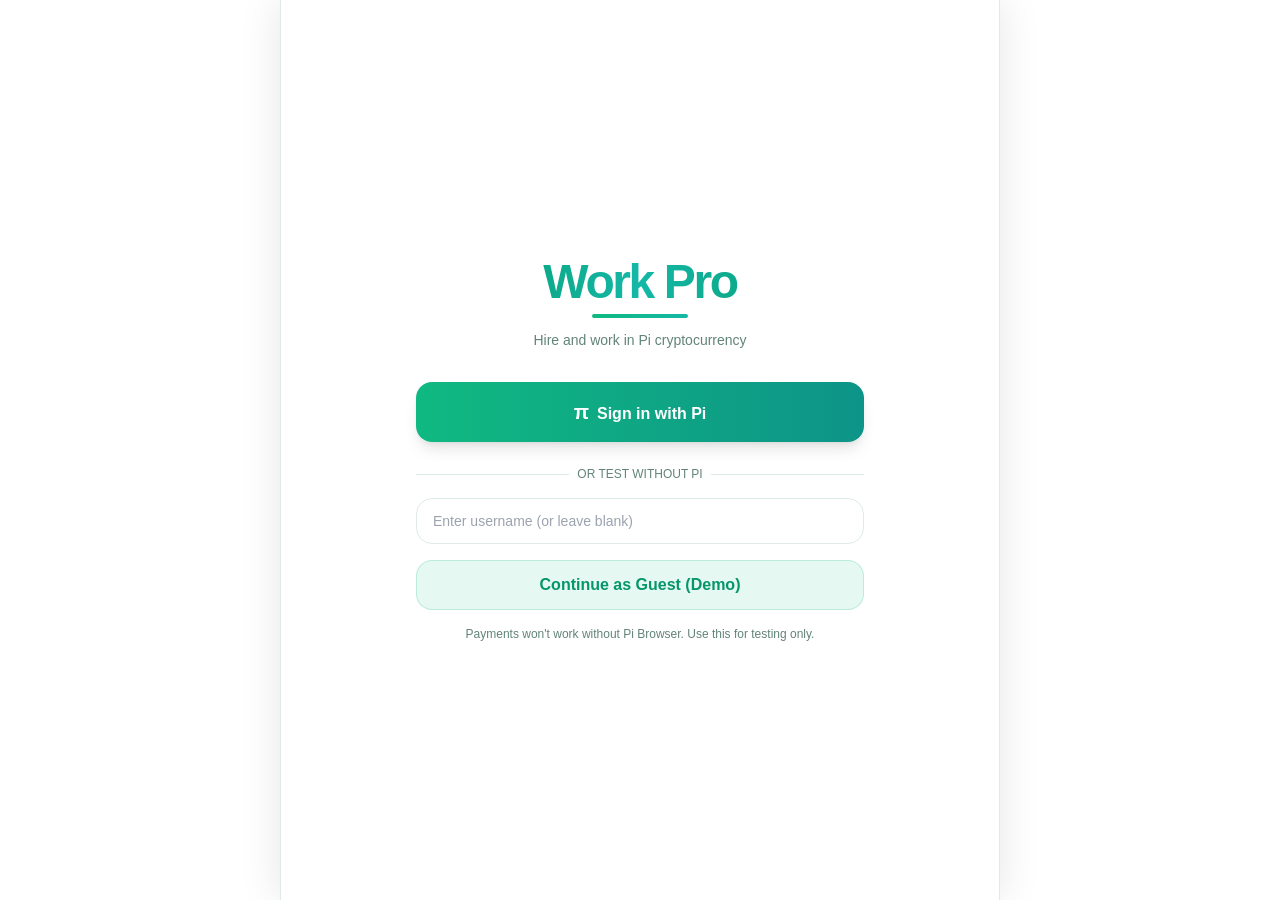
==== commit 1d197aa8: "Add files via upload" ====
--- a/index.html
+++ b/index.html
@@ -2,7 +2,7 @@
 <html lang="en">
   <head>
     <meta charset="UTF-8" />
-    <link rel="icon" type="image/svg+xml" href="/vite.svg" />
+    <link rel="icon" type="image/svg+xml" href="./vite.svg" />
     <meta name="viewport" content="width=device-width, initial-scale=1.0" />
     <meta http-equiv="Cache-Control" content="no-cache, no-store, must-revalidate" />
     <meta http-equiv="Pragma" content="no-cache" />
@@ -26,8 +26,8 @@
     <meta name="twitter:title" content="Work Pro - Freelance on Pi" />
     <meta name="twitter:description" content="Hire and work in Pi cryptocurrency." />
     
-    <link rel="manifest" href="/manifest.json" />
-    <link rel="apple-touch-icon" href="/vite.svg" />
+    <link rel="manifest" href="./manifest.json" />
+    <link rel="apple-touch-icon" href="./vite.svg" />
     <title>Work Pro - Freelance on Pi</title>
     <script>window.WORKPRO_VERSION='v20';</script>
     <script>
@@ -92,8 +92,8 @@
         }
       });
     </script>
-    <script type="module" crossorigin src="/assets/index-CUm_ctej.js"></script>
-    <link rel="stylesheet" crossorigin href="/assets/index-Dwz60DSC.css">
+    <script type="module" crossorigin src="./assets/index-CcwACLUL.js"></script>
+    <link rel="stylesheet" crossorigin href="./assets/index-Dwz60DSC.css">
   </head>
   <body>
     <div id="root"></div>
